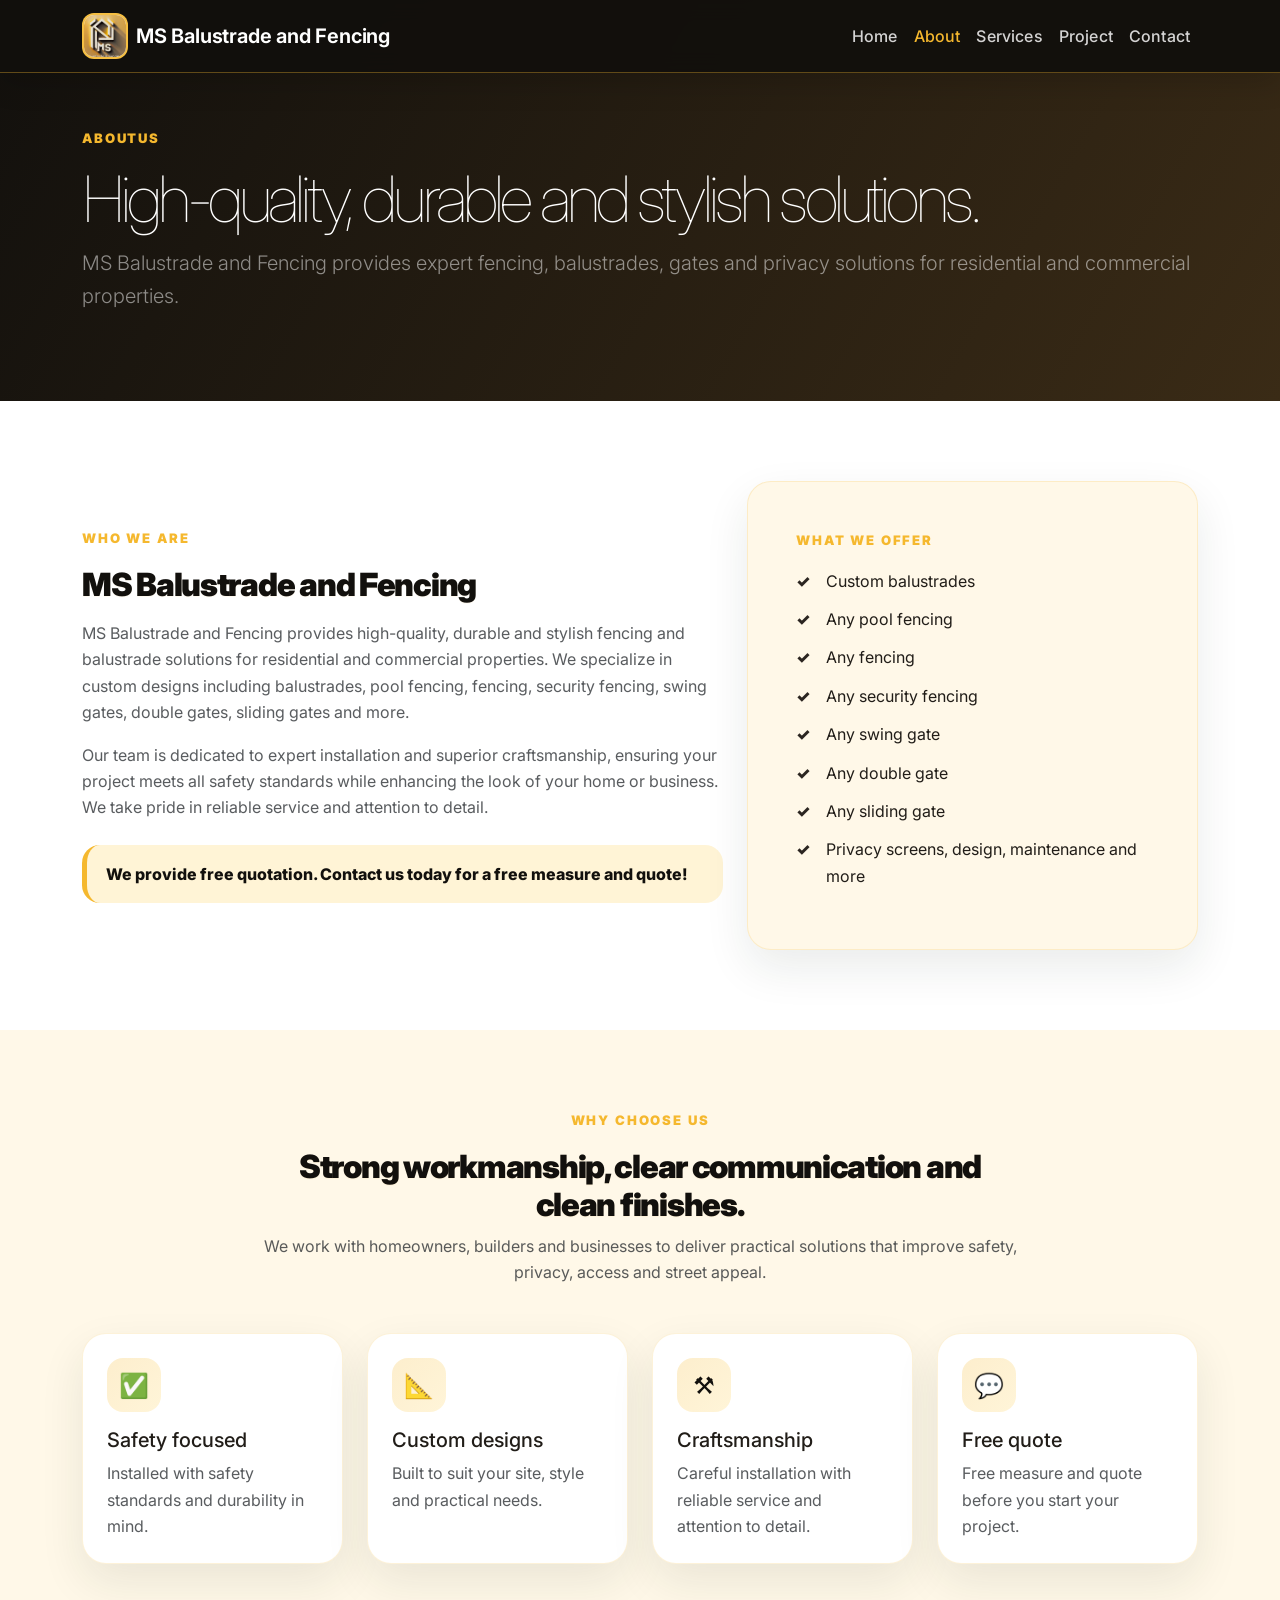
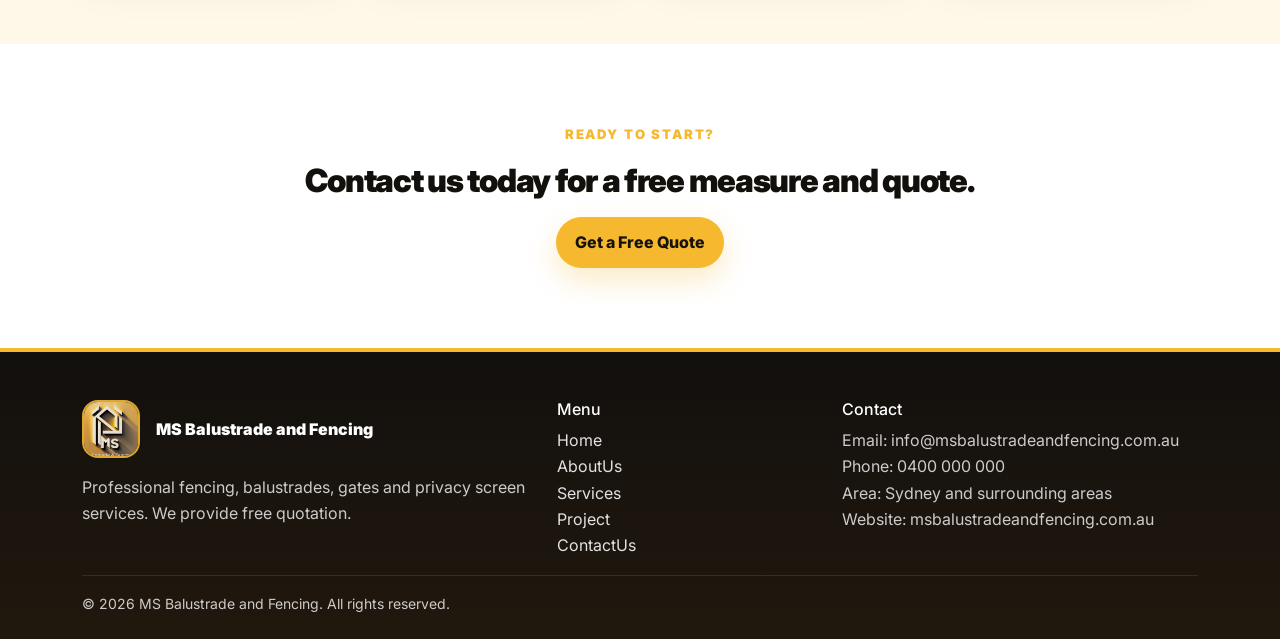
==== about.html @ 608bdf41 "Changes" ====
<!doctype html>
<html lang="en">
<head>
  <meta charset="utf-8">
  <meta name="viewport" content="width=device-width, initial-scale=1">
  <meta name="description" content="About MS Balustrade and Fencing - durable, stylish fencing, balustrades, gates, pool fencing and security fencing for homes and businesses.">
  <title>AboutUs | MS Balustrade and Fencing</title>
  <link href="https://cdn.jsdelivr.net/npm/bootstrap@5.3.3/dist/css/bootstrap.min.css" rel="stylesheet">
  <link rel="preconnect" href="https://fonts.googleapis.com">
  <link rel="preconnect" href="https://fonts.gstatic.com" crossorigin>
  <link href="https://fonts.googleapis.com/css2?family=Inter:wght@400;500;600;700;800&display=swap" rel="stylesheet">
  <link rel="canonical" href="https://msbalustradeandfencing.com.au/about.html">
  <link rel="stylesheet" href="style.css">
</head>
<body>
<nav class="navbar navbar-expand-lg navbar-dark fixed-top">
  <div class="container">
    <a class="navbar-brand d-flex align-items-center gap-2" href="index.html">
      <img src="assets/ms-logo.jpeg" alt="MS Balustrade and Fencing logo" class="brand-logo">
      <span>MS Balustrade and Fencing</span>
    </a>
    <button class="navbar-toggler" type="button" data-bs-toggle="collapse" data-bs-target="#mainNav" aria-controls="mainNav" aria-expanded="false" aria-label="Toggle navigation">
      <span class="navbar-toggler-icon"></span>
    </button>
    <div class="collapse navbar-collapse" id="mainNav">
      <ul class="navbar-nav ms-auto mb-2 mb-lg-0">
        <li class="nav-item"><a class="nav-link" href="index.html">Home</a></li>
        <li class="nav-item"><a class="nav-link active" href="about.html">About</a></li>
        <li class="nav-item"><a class="nav-link" href="services.html">Services</a></li>
        <li class="nav-item"><a class="nav-link" href="project.html">Project</a></li>
        <li class="nav-item"><a class="nav-link" href="contact.html">Contact</a></li>
      </ul>
    </div>
  </div>
</nav>
<header class="page-hero">
  <div class="container">
    <p class="kicker">AboutUs</p>
    <h1>High-quality, durable and stylish solutions.</h1>
    <p class="lead mt-3 text-white-50">MS Balustrade and Fencing provides expert fencing, balustrades, gates and privacy solutions for residential and commercial properties.</p>
  </div>
</header>

<section class="section-padding">
  <div class="container">
    <div class="row g-4 align-items-center">
      <div class="col-lg-7">
        <p class="kicker">Who we are</p>
        <h2 class="section-title mb-3">MS Balustrade and Fencing</h2>
        <p class="text-muted">MS Balustrade and Fencing provides high-quality, durable and stylish fencing and balustrade solutions for residential and commercial properties. We specialize in custom designs including balustrades, pool fencing, fencing, security fencing, swing gates, double gates, sliding gates and more.</p>
        <p class="text-muted">Our team is dedicated to expert installation and superior craftsmanship, ensuring your project meets all safety standards while enhancing the look of your home or business. We take pride in reliable service and attention to detail.</p>
        <div class="quote-highlight mt-4">We provide free quotation. Contact us today for a free measure and quote!</div>
      </div>
      <div class="col-lg-5">
        <div class="contact-card p-4 p-md-5 bg-soft">
          <p class="kicker">What we offer</p>
          <ul class="check-list mt-3 mb-0">
            <li>Custom balustrades</li>
            <li>Any pool fencing</li>
            <li>Any fencing</li>
            <li>Any security fencing</li>
            <li>Any swing gate</li>
            <li>Any double gate</li>
            <li>Any sliding gate</li>
            <li>Privacy screens, design, maintenance and more</li>
          </ul>
        </div>
      </div>
    </div>
  </div>
</section>

<section class="section-padding bg-soft">
  <div class="container">
    <div class="text-center mx-auto mb-5" style="max-width: 760px;">
      <p class="kicker">Why choose us</p>
      <h2 class="section-title">Strong workmanship, clear communication and clean finishes.</h2>
      <p class="text-muted">We work with homeowners, builders and businesses to deliver practical solutions that improve safety, privacy, access and street appeal.</p>
    </div>
    <div class="row g-4">
      <div class="col-md-6 col-lg-3"><div class="feature-card p-4 bg-white"><div class="icon mb-3">✅</div><h5>Safety focused</h5><p class="text-muted mb-0">Installed with safety standards and durability in mind.</p></div></div>
      <div class="col-md-6 col-lg-3"><div class="feature-card p-4 bg-white"><div class="icon mb-3">📐</div><h5>Custom designs</h5><p class="text-muted mb-0">Built to suit your site, style and practical needs.</p></div></div>
      <div class="col-md-6 col-lg-3"><div class="feature-card p-4 bg-white"><div class="icon mb-3">⚒</div><h5>Craftsmanship</h5><p class="text-muted mb-0">Careful installation with reliable service and attention to detail.</p></div></div>
      <div class="col-md-6 col-lg-3"><div class="feature-card p-4 bg-white"><div class="icon mb-3">💬</div><h5>Free quote</h5><p class="text-muted mb-0">Free measure and quote before you start your project.</p></div></div>
    </div>
  </div>
</section>

<section class="section-padding text-center">
  <div class="container">
    <p class="kicker">Ready to start?</p>
    <h2 class="section-title mb-3">Contact us today for a free measure and quote.</h2>
    <a href="contact.html" class="btn btn-brand">Get a Free Quote</a>
  </div>
</section>
<footer>
  <div class="container">
    <div class="row gy-4">
      <div class="col-md-5">
        <div class="d-flex align-items-center gap-3 mb-3">
          <img src="assets/ms-logo.jpeg" alt="MS Balustrade and Fencing logo" class="footer-logo">
          <div class="footer-brand">MS Balustrade and Fencing</div>
        </div>
        <p>Professional fencing, balustrades, gates and privacy screen services. We provide free quotation.</p>
      </div>
      <div class="col-md-3"><h6 class="text-white">Menu</h6><a href="index.html">Home</a><br><a href="about.html">AboutUs</a><br><a href="services.html">Services</a><br><a href="project.html">Project</a><br><a href="contact.html">ContactUs</a></div>
      <div class="col-md-4"><h6 class="text-white">Contact</h6><p>Email: info@msbalustradeandfencing.com.au<br>Phone: 0400 000 000<br>Area: Sydney and surrounding areas<br>Website: msbalustradeandfencing.com.au</p></div>
    </div>
    <hr class="border-secondary"><p class="mb-0 small">© <span data-year></span> MS Balustrade and Fencing. All rights reserved.</p>
  </div>
</footer>

<button type="button" class="back-to-top" id="backToTopBtn" aria-label="Back to top">
  <span aria-hidden="true">↑</span> Top
</button>
<script src="https://cdn.jsdelivr.net/npm/bootstrap@5.3.3/dist/js/bootstrap.bundle.min.js"></script>
<script src="script.js"></script>
</body>
</html>
---- style.css ----
:root {
  --brand: #2b2520;
  --brand-dark: #12100d;
  --accent: #f5b82e;
  --accent-dark: #c98a12;
  --gold-soft: #fff4d6;
  --ink: #211d18;
  --muted: #746a5d;
  --light: #fff8e8;
}

* { box-sizing: border-box; }

body {
  font-family: 'Inter', system-ui, -apple-system, BlinkMacSystemFont, 'Segoe UI', sans-serif;
  color: var(--ink);
  line-height: 1.65;
  background: #fff;
}

.navbar {
  background: rgba(18, 16, 13, 0.97);
  backdrop-filter: blur(10px);
  box-shadow: 0 10px 30px rgba(0, 0, 0, 0.16);
  border-bottom: 1px solid rgba(245, 184, 46, 0.35);
}

.navbar-brand {
  font-weight: 650;
  letter-spacing: -0.01em;
}

.navbar-brand span {
  font-weight: 650;
  line-height: 1.15;
}

.nav-link {
  color: rgba(255, 255, 255, 0.82) !important;
  font-weight: 500;
  letter-spacing: .01em;
}

.nav-link:hover,
.nav-link.active { color: #fff !important; }

.btn-brand {
  background: var(--accent);
  border: 0;
  color: #17120c;
  font-weight: 800;
  padding: 0.85rem 1.2rem;
  border-radius: 999px;
}

.btn-brand:hover {
  background: var(--accent-dark);
  color: #111;
}

.btn-outline-brand {
  border: 2px solid var(--accent);
  color: var(--brand-dark);
  font-weight: 800;
  padding: 0.75rem 1.1rem;
  border-radius: 999px;
}

.btn-outline-brand:hover {
  background: var(--accent);
  color: var(--brand-dark);
}

.hero {
    position: relative;
    min-height: 88vh;
    display: flex;
    align-items: center;
    background: linear-gradient(120deg, rgba(18, 16, 13, 0.94), rgba(54, 42, 25, 0.78)), url('assets/photos/full/home-front-slat-fencing.webp');
    background-size: 110%;
    background-position: center;
    background-repeat: no-repeat;
    color: #fff;
    padding: 8rem 0 5rem;
}

.hero .container {
  position: relative;
  z-index: 3;
}

.hero h1,
.page-hero h1 {
  font-size: clamp(2.4rem, 5vw, 5rem);
  font-weight: lighter;
  line-height: 1.02;
  letter-spacing: -0.06em;
}

.hero p { font-size: 1.15rem; max-width: 690px; color: rgba(255,255,255,.88); }

.hero-card {
  border-radius: 28px;
  background: rgba(255, 255, 255, 0.12);
  border: 1px solid rgba(255, 255, 255, 0.18);
  box-shadow: 0 25px 80px rgba(0, 0, 0, 0.25);
  padding: 2rem;
}

.hero-stat {
  border-left: 3px solid var(--accent);
  padding-left: 1rem;
  margin-bottom: 1rem;
}

.section-padding { padding: 5rem 0; }
.bg-soft { background: var(--light); }

.section-title {
  font-weight: 900;
  letter-spacing: -0.04em;
  color: var(--brand-dark);
}

.kicker {
  color: var(--accent);
  text-transform: uppercase;
  font-size: .82rem;
  letter-spacing: .14em;
  font-weight: 900;
}

.service-card,
.project-card,
.contact-card,
.feature-card {
  border: 0;
  border-radius: 24px;
  overflow: hidden;
  box-shadow: 0 18px 45px rgba(27, 42, 38, 0.09);
  height: 100%;
}

.service-card .icon,
.feature-card .icon {
  width: 54px;
  height: 54px;
  display: inline-grid;
  place-items: center;
  border-radius: 16px;
  background: linear-gradient(135deg, rgba(245, 184, 46, 0.24), rgba(255, 244, 214, 0.95));
  color: var(--brand-dark);
  font-size: 1.5rem;
}

.project-img {
  height: 240px;
  object-fit: cover;
}

.check-list {
  padding: 0;
  list-style: none;
}

.check-list li {
  margin-bottom: .75rem;
  padding-left: 1.9rem;
  position: relative;
}

.check-list li::before {
  content: '✓';
  position: absolute;
  left: 0;
  color: var(--brand);
  font-weight: 900;
}

.page-hero {
  padding: 8rem 0 4.5rem;
  background: linear-gradient(120deg, var(--brand-dark), #3a2b16);
  color: #fff;
}

.form-control,
.form-select {
  border-radius: 14px;
  padding: .9rem 1rem;
  border: 1px solid #ead8aa;
}

.form-control:focus,
.form-select:focus {
  border-color: var(--brand);
  box-shadow: 0 0 0 .25rem rgba(245, 184, 46, .22);
}

footer {
  background: linear-gradient(180deg, var(--brand-dark), #21180d);
  color: rgba(255,255,255,.78);
  padding: 3rem 0 1.5rem;
}

footer a { color: rgba(255,255,255,.88); text-decoration: none; }
footer a:hover { color: #fff; }

.footer-brand { font-weight: 900; color: #fff; }

@media (max-width: 991px) {
  .hero { min-height: auto; padding-top: 7rem; }
  .hero-card { margin-top: 2rem; }
}


.brand-logo {
  width: 46px;
  height: 46px;
  border-radius: 12px;
  object-fit: cover;
  border: 2px solid rgba(255, 255, 255, 0.28);
  background: #fff;
}

.footer-logo {
  width: 58px;
  height: 58px;
  border-radius: 16px;
  object-fit: cover;
  border: 2px solid rgba(255, 255, 255, 0.2);
}

.photo-card {
  position: relative;
  overflow: hidden;
  border-radius: 24px;
  box-shadow: 0 18px 45px rgba(27, 42, 38, 0.09);
  background: #fff;
  height: 100%;
}

.photo-card > img:not(.photo-logo-overlay) {
  width: 100%;
  height: 260px;
  object-fit: cover;
  display: block;
  transition: transform .35s ease;
}

.photo-card:hover > img:not(.photo-logo-overlay) { transform: scale(1.04); }

.photo-logo-overlay {
  position: absolute;
  top: .85rem;
  left: .85rem;
  width: 52px;
  height: 52px;
  object-fit: cover;
  border-radius: 12px;
  border: 2px solid rgba(255, 255, 255, 0.92);
  background: #fff;
  box-shadow: 0 10px 24px rgba(0, 0, 0, 0.28);
  z-index: 2;
  pointer-events: none;
}

.photo-caption {
  position: absolute;
  left: 1rem;
  bottom: 1rem;
  background: rgba(18, 16, 13, 0.88);
  color: #fff;
  font-weight: 800;
  border-radius: 999px;
  padding: .45rem .9rem;
  box-shadow: 0 10px 25px rgba(0,0,0,.18);
}

@media (max-width: 575px) {
  .navbar-brand span { font-size: .95rem; }
  .brand-logo { width: 40px; height: 40px; }
  .photo-card > img:not(.photo-logo-overlay) { height: 220px; }
}

.gallery-grid .gallery-item[hidden] { display: none !important; }

.gallery-link {
  display: block;
  color: inherit;
  text-decoration: none;
  cursor: zoom-in;
}

.photo-caption {
  max-width: calc(100% - 2rem);
  border-radius: 18px;
  line-height: 1.25;
}

.photo-caption span {
  display: block;
  color: var(--accent);
  font-size: .7rem;
  text-transform: uppercase;
  letter-spacing: .08em;
}

.gallery-filters .btn {
  padding: .55rem .9rem;
  font-size: .9rem;
}

.gallery-filters .btn.active {
  background: var(--accent);
  color: var(--brand-dark);
}

.gallery-modal img {
  max-height: 82vh;
  object-fit: contain;
  background: #111;
}


/* MS logo inspired theme polish */
.nav-link:hover,
.nav-link.active {
  color: var(--accent) !important;
}

.btn-brand {
  box-shadow: 0 12px 28px rgba(245, 184, 46, 0.28);
}

.btn-outline-brand:hover,
.gallery-filters .btn.active {
  border-color: var(--accent);
  box-shadow: 0 10px 24px rgba(245, 184, 46, 0.18);
}

.hero-card {
  background: rgba(18, 16, 13, 0.42);
  border-color: rgba(245, 184, 46, 0.24);
}

.section-title {
  text-shadow: 0 1px 0 rgba(245, 184, 46, 0.08);
}

.service-card,
.project-card,
.contact-card,
.feature-card,
.photo-card {
  border: 1px solid rgba(245, 184, 46, 0.18);
}

.brand-logo,
.footer-logo,
.photo-logo-overlay {
  border-color: rgba(245, 184, 46, 0.9);
}

.photo-caption {
  border: 1px solid rgba(245, 184, 46, 0.35);
}

footer {
  border-top: 4px solid var(--accent);
}


/* Gallery modal title now appears inside the popup, above the enlarged image */
.gallery-modal-content {
  position: relative;
  background: #111;
  border-radius: 24px;
  box-shadow: 0 24px 80px rgba(0, 0, 0, 0.45);
}

.gallery-modal-close {
  position: absolute;
  top: 14px;
  right: 14px;
  z-index: 5;
}

.gallery-modal-title {
  color: #fff;
  background: linear-gradient(90deg, rgba(18, 16, 13, 0.98), rgba(58, 43, 22, 0.96));
  border-bottom: 2px solid var(--accent);
  font-weight: 700;
  text-align: center;
  padding: 1rem 3.5rem 1rem 1.25rem;
  min-height: 3.5rem;
}

.gallery-modal-img {
  width: 100%;
  max-height: 78vh;
  object-fit: contain;
  background: #111;
}

.quote-highlight {
  border-left: 5px solid var(--accent);
  background: var(--gold-soft);
  color: var(--brand-dark);
  border-radius: 18px;
  padding: 1rem 1.2rem;
  font-weight: 800;
}

.nav-cta-secondary {
  font-weight: 600 !important;
}


/* Static customer reviews slider */
.reviews-section {
  background: linear-gradient(180deg, #fff, var(--light));
  overflow: hidden;
}

.review-controls {
  display: inline-flex;
  align-items: center;
  gap: .75rem;
}

.review-arrow {
  width: 46px;
  height: 46px;
  border-radius: 50%;
  border: 2px solid var(--accent);
  background: #fff;
  color: var(--brand-dark);
  font-size: 2rem;
  line-height: 1;
  font-weight: 700;
  display: inline-grid;
  place-items: center;
  box-shadow: 0 10px 24px rgba(245, 184, 46, 0.16);
}

.review-arrow:hover {
  background: var(--accent);
  color: var(--brand-dark);
}

.reviews-carousel {
  width: 100%;
  overflow-x: auto;
  overflow-y: hidden;
  position: relative;
  scroll-behavior: smooth;
  scrollbar-width: none;
  -ms-overflow-style: none;
  padding: .75rem 0 1.25rem;
}

.reviews-carousel::-webkit-scrollbar {
  display: none;
}

.reviews-carousel::before,
.reviews-carousel::after {
  content: '';
  position: absolute;
  top: 0;
  width: 70px;
  height: 100%;
  z-index: 2;
  pointer-events: none;
}

.reviews-carousel::before {
  left: 0;
  
}

.reviews-carousel::after {
  right: 0;
  
}

.reviews-track {
  display: flex;
  gap: 1.25rem;
  width: max-content;
}

.review-card {
  flex: 0 0 360px;
  min-height: 250px;
  background: #fff;
  border: 1px solid rgba(245, 184, 46, 0.22);
  border-radius: 24px;
  padding: 1.35rem;
  box-shadow: 0 18px 45px rgba(27, 42, 38, 0.09);
}

.review-top {
  display: flex;
  align-items: center;
  justify-content: space-between;
  gap: .75rem;
  margin-bottom: .9rem;
}

.stars {
  color: var(--accent-dark);
  letter-spacing: .08em;
  font-weight: 900;
}

.review-pill {
  font-size: .78rem;
  font-weight: 800;
  border-radius: 999px;
  padding: .25rem .65rem;
  background: var(--gold-soft);
  color: var(--brand-dark);
  border: 1px solid rgba(245, 184, 46, 0.35);
  white-space: nowrap;
}

.review-card h5 {
  font-weight: 800;
  margin-bottom: .5rem;
  color: var(--brand-dark);
}

.review-card p {
  color: var(--muted);
  margin-bottom: .85rem;
}

.review-author {
  font-weight: 800;
  color: var(--brand-dark);
}

.review-service {
  color: var(--muted);
  font-size: .9rem;
  margin-top: .15rem;
}

@media (max-width: 575px) {
  .review-card { flex-basis: 290px; }
  .review-controls { width: 100%; justify-content: flex-start; }
}

@media (prefers-reduced-motion: reduce) {
  .reviews-carousel { scroll-behavior: auto; }
}



/* Scroll-to-top button */
.back-to-top {
  position: fixed;
  right: 1.25rem;
  bottom: 1.25rem;
  z-index: 1050;
  display: inline-flex;
  align-items: center;
  gap: .35rem;
  border: 0;
  border-radius: 999px;
  background: var(--accent);
  color: var(--brand-dark);
  font-weight: 800;
  padding: .75rem 1rem;
  box-shadow: 0 16px 34px rgba(0, 0, 0, .22);
  opacity: 0;
  visibility: hidden;
  transform: translateY(12px);
  transition: opacity .25s ease, transform .25s ease, visibility .25s ease, background .25s ease;
}

.back-to-top.show {
  opacity: 1;
  visibility: visible;
  transform: translateY(0);
}

.back-to-top:hover {
  background: var(--accent-dark);
}

.back-to-top span {
  font-size: 1.1rem;
  line-height: 1;
}

.project-filter-description {
  max-width: 920px;
  margin-left: auto;
  margin-right: auto;
  padding: 1.2rem 1.35rem;
  border-radius: 22px;
  background: var(--light);
  border: 1px solid rgba(245, 184, 46, 0.28);
  box-shadow: 0 16px 36px rgba(27, 42, 38, 0.07);
  text-align: center;
}

.project-filter-description h2 {
  font-size: clamp(1.25rem, 2vw, 1.65rem);
  font-weight: 800;
  letter-spacing: -0.03em;
  color: var(--brand-dark);
  margin-bottom: .35rem;
}

.project-filter-description p {
  margin-bottom: 0;
  color: var(--muted);
}

@media (max-width: 575px) {
  .back-to-top {
    right: .85rem;
    bottom: .85rem;
    padding: .65rem .85rem;
    font-size: .9rem;
  }

  .project-filter-description {
    text-align: left;
  }
}
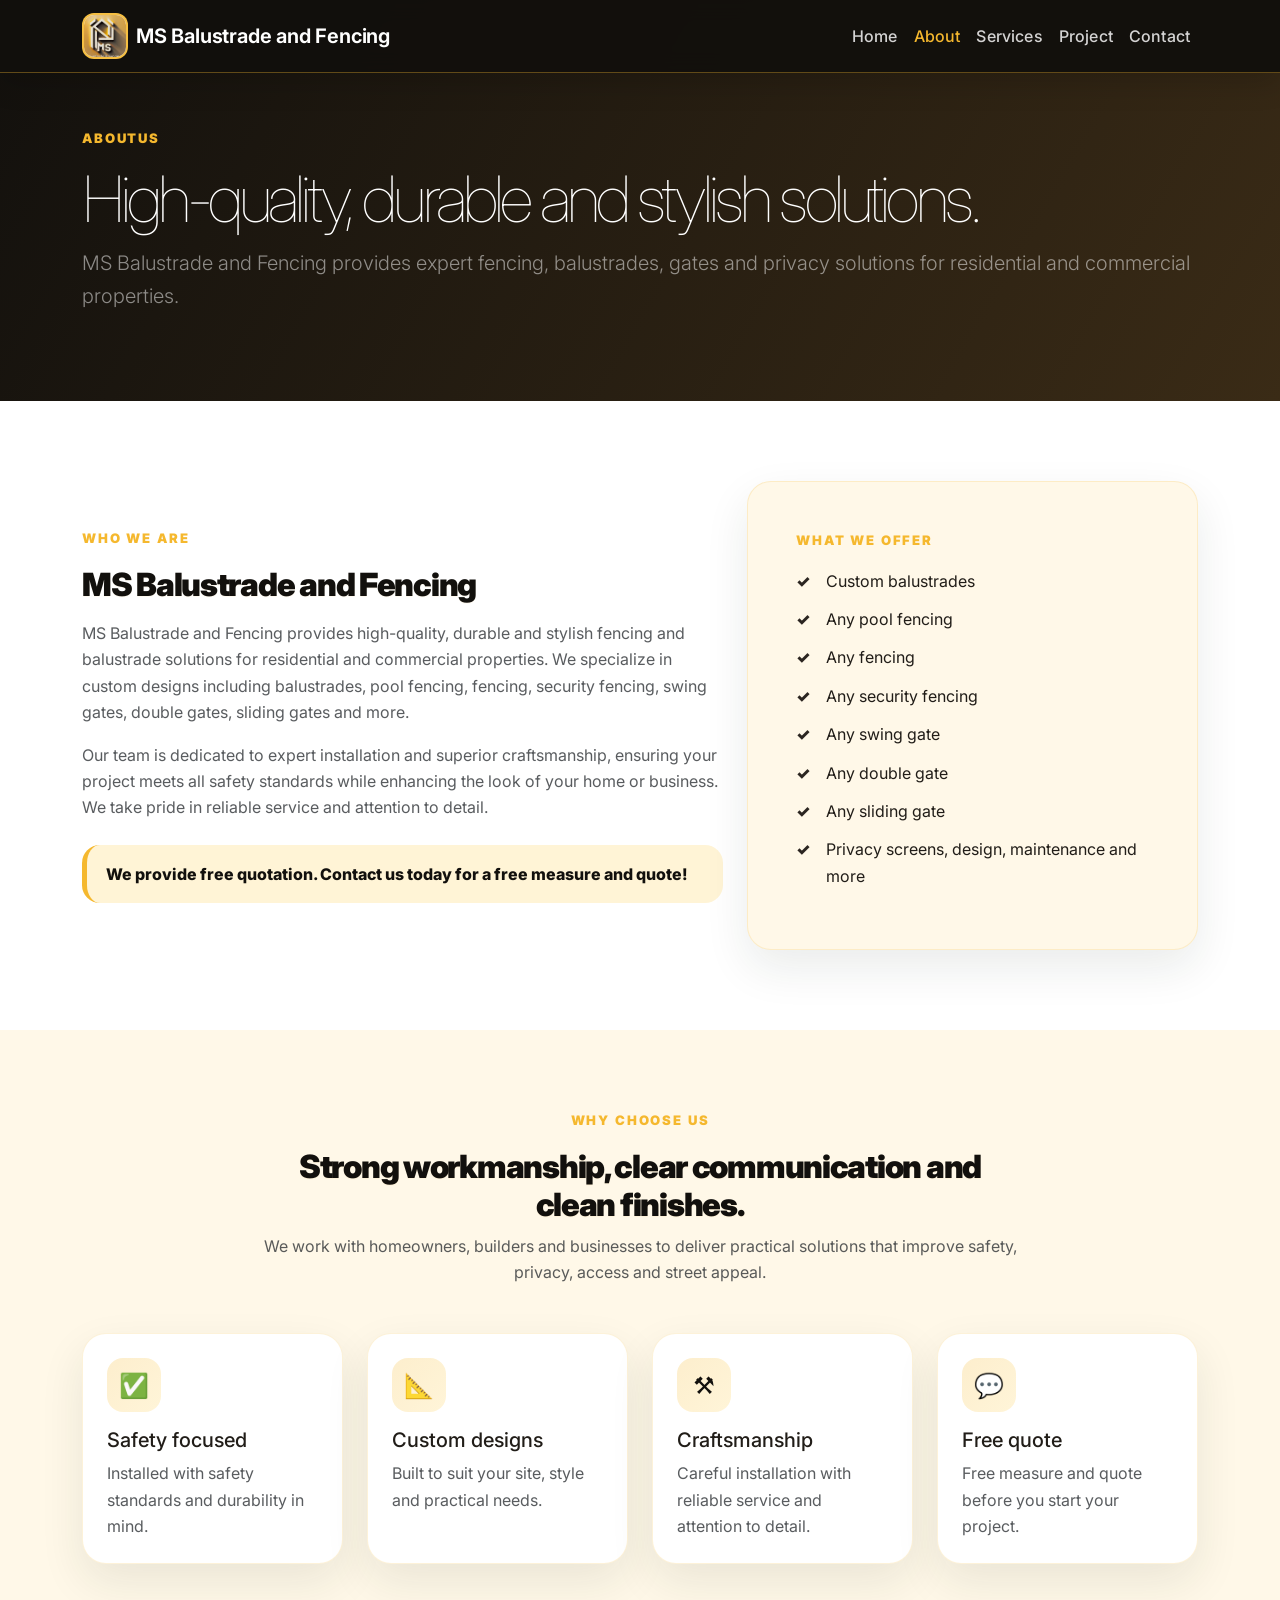
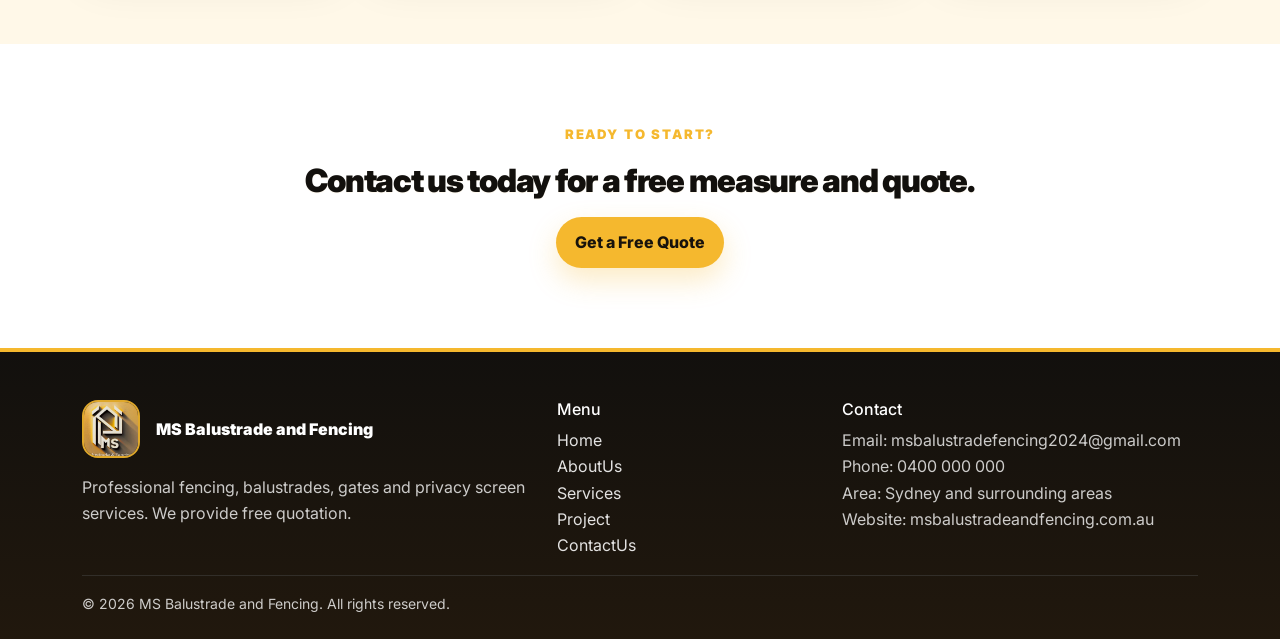
==== commit 3063a949: "fixed" ====
--- a/about.html
+++ b/about.html
@@ -103,10 +103,21 @@
         </div>
         <p>Professional fencing, balustrades, gates and privacy screen services. We provide free quotation.</p>
       </div>
-      <div class="col-md-3"><h6 class="text-white">Menu</h6><a href="index.html">Home</a><br><a href="about.html">AboutUs</a><br><a href="services.html">Services</a><br><a href="project.html">Project</a><br><a href="contact.html">ContactUs</a></div>
-      <div class="col-md-4"><h6 class="text-white">Contact</h6><p>Email: info@msbalustradeandfencing.com.au<br>Phone: 0400 000 000<br>Area: Sydney and surrounding areas<br>Website: msbalustradeandfencing.com.au</p></div>
+      <div class="col-md-3">
+        <h6 class="text-white">Menu</h6>
+        <a href="index.html">Home</a><br>
+        <a href="about.html">AboutUs</a><br>
+        <a href="services.html">Services</a><br>
+        <a href="project.html">Project</a><br>
+        <a href="contact.html">ContactUs</a>
+      </div>
+      <div class="col-md-4">
+        <h6 class="text-white">Contact</h6>
+        <p>Email: msbalustradefencing2024@gmail.com<br>Phone: 0400 000 000<br>Area: Sydney and surrounding areas<br>Website: msbalustradeandfencing.com.au</p>
+      </div>
     </div>
-    <hr class="border-secondary"><p class="mb-0 small">© <span data-year></span> MS Balustrade and Fencing. All rights reserved.</p>
+    <hr class="border-secondary">
+    <p class="mb-0 small">© <span data-year></span> MS Balustrade and Fencing. All rights reserved.</p>
   </div>
 </footer>
 
--- a/style.css
+++ b/style.css
@@ -542,9 +542,10 @@
 }
 
 .review-service {
-  color: var(--muted);
-  font-size: .9rem;
-  margin-top: .15rem;
+    color: #bb8339;
+    font-size: 1.2rem;
+    font-weight: bolder;
+    margin-top: .15rem;
 }
 
 @media (max-width: 575px) {
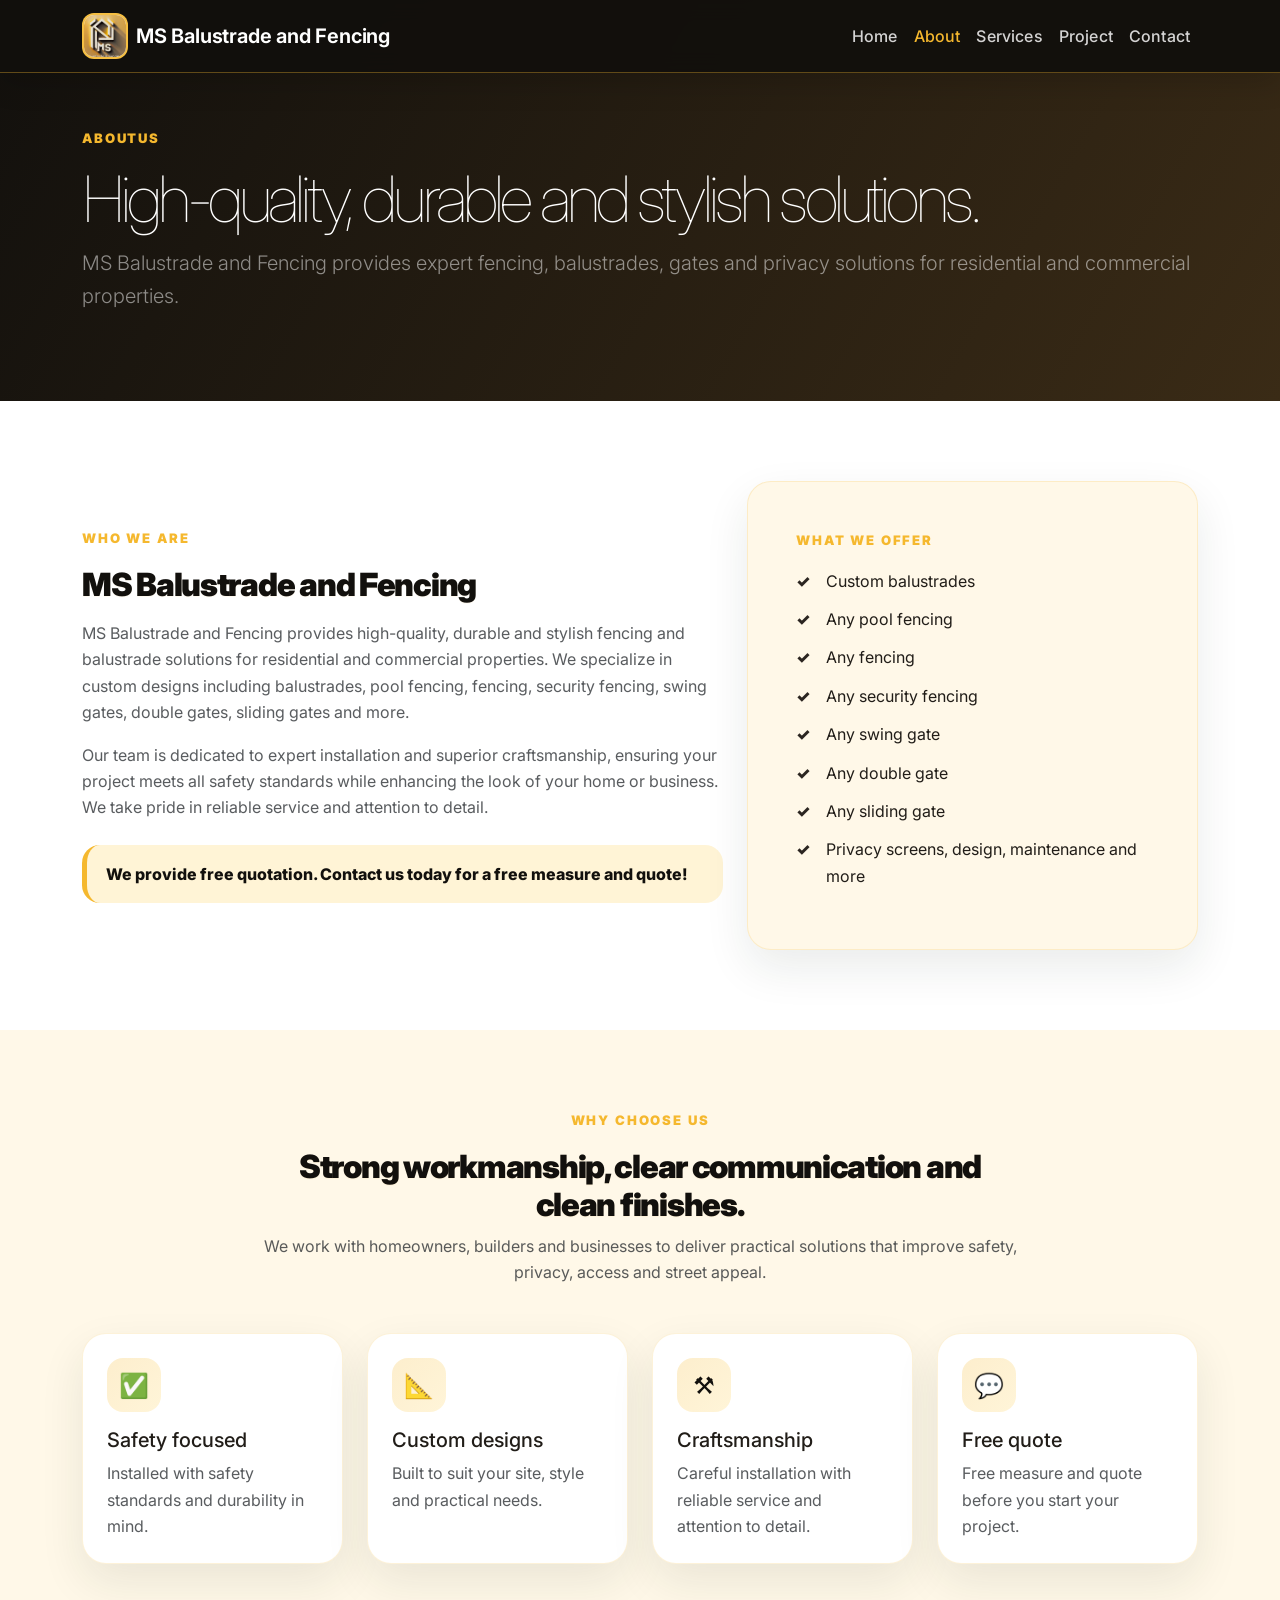
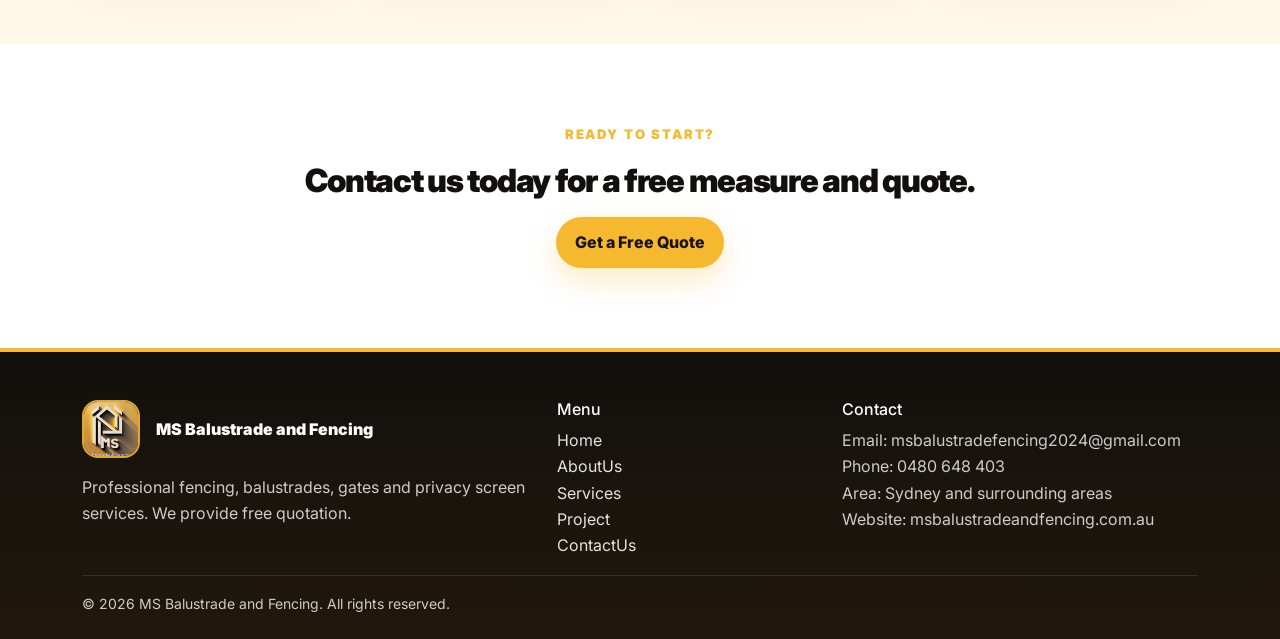
==== commit 90411c04: "fixed contact number" ====
--- a/about.html
+++ b/about.html
@@ -113,7 +113,7 @@
       </div>
       <div class="col-md-4">
         <h6 class="text-white">Contact</h6>
-        <p>Email: msbalustradefencing2024@gmail.com<br>Phone: 0400 000 000<br>Area: Sydney and surrounding areas<br>Website: msbalustradeandfencing.com.au</p>
+        <p>Email: msbalustradefencing2024@gmail.com<br>Phone: 0480 648 403<br>Area: Sydney and surrounding areas<br>Website: msbalustradeandfencing.com.au</p>
       </div>
     </div>
     <hr class="border-secondary">
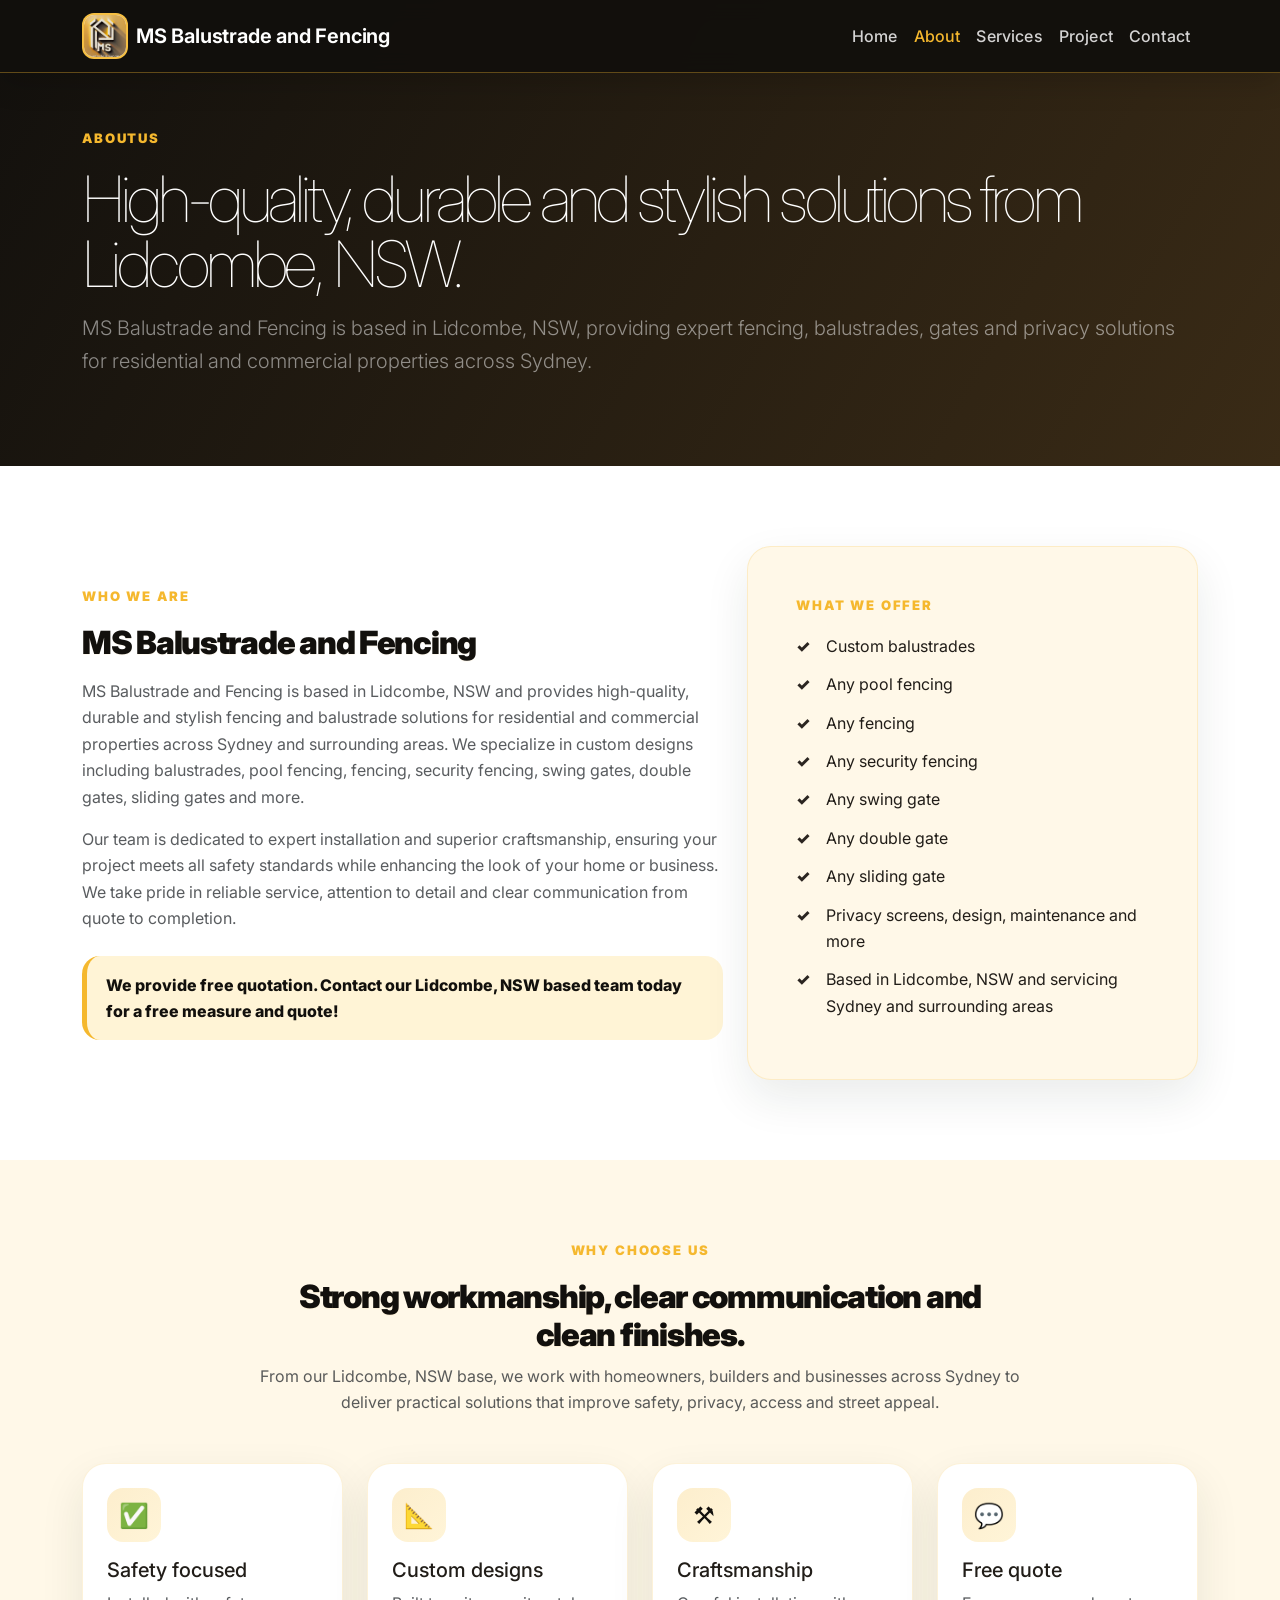
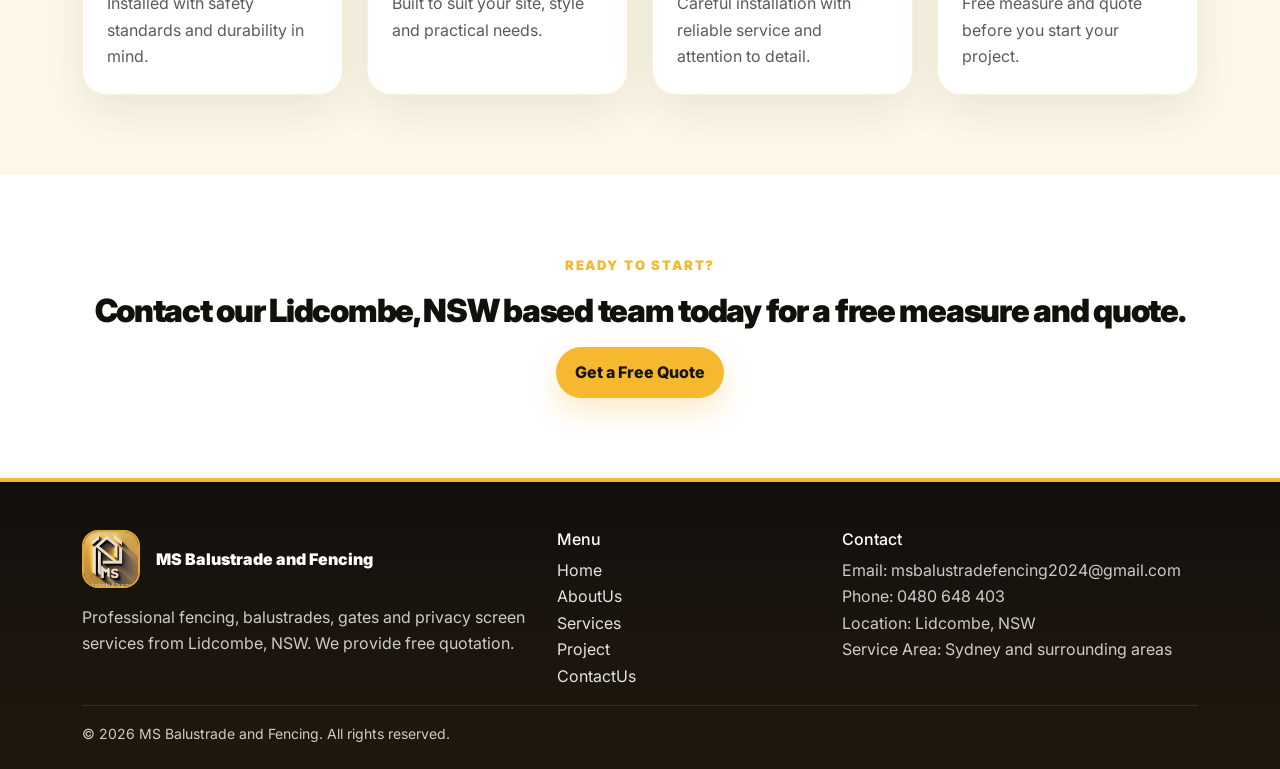
==== commit fd2da17b: "Updated location name" ====
--- a/about.html
+++ b/about.html
@@ -1,130 +1,159 @@
 <!doctype html>
 <html lang="en">
 <head>
-  <meta charset="utf-8">
-  <meta name="viewport" content="width=device-width, initial-scale=1">
-  <meta name="description" content="About MS Balustrade and Fencing - durable, stylish fencing, balustrades, gates, pool fencing and security fencing for homes and businesses.">
-  <title>AboutUs | MS Balustrade and Fencing</title>
-  <link href="https://cdn.jsdelivr.net/npm/bootstrap@5.3.3/dist/css/bootstrap.min.css" rel="stylesheet">
-  <link rel="preconnect" href="https://fonts.googleapis.com">
-  <link rel="preconnect" href="https://fonts.gstatic.com" crossorigin>
-  <link href="https://fonts.googleapis.com/css2?family=Inter:wght@400;500;600;700;800&display=swap" rel="stylesheet">
-  <link rel="canonical" href="https://msbalustradeandfencing.com.au/about.html">
-  <link rel="stylesheet" href="style.css">
+    <meta charset="utf-8">
+    <meta name="viewport" content="width=device-width, initial-scale=1">
+    <meta name="description" content="About MS Balustrade and Fencing - based in Lidcombe, NSW, providing durable, stylish fencing, balustrades, gates, pool fencing and security fencing for homes and businesses across Sydney.">
+    <title>AboutUs | MS Balustrade and Fencing</title>
+    <link href="https://cdn.jsdelivr.net/npm/bootstrap@5.3.3/dist/css/bootstrap.min.css" rel="stylesheet">
+    <link rel="preconnect" href="https://fonts.googleapis.com">
+    <link rel="preconnect" href="https://fonts.gstatic.com" crossorigin>
+    <link href="https://fonts.googleapis.com/css2?family=Inter:wght@400;500;600;700;800&display=swap" rel="stylesheet">
+    <link rel="canonical" href="https://msbalustradeandfencing.com.au/about.html">
+    <link rel="stylesheet" href="style.css">
 </head>
 <body>
-<nav class="navbar navbar-expand-lg navbar-dark fixed-top">
-  <div class="container">
-    <a class="navbar-brand d-flex align-items-center gap-2" href="index.html">
-      <img src="assets/ms-logo.jpeg" alt="MS Balustrade and Fencing logo" class="brand-logo">
-      <span>MS Balustrade and Fencing</span>
-    </a>
-    <button class="navbar-toggler" type="button" data-bs-toggle="collapse" data-bs-target="#mainNav" aria-controls="mainNav" aria-expanded="false" aria-label="Toggle navigation">
-      <span class="navbar-toggler-icon"></span>
+    <nav class="navbar navbar-expand-lg navbar-dark fixed-top">
+        <div class="container">
+            <a class="navbar-brand d-flex align-items-center gap-2" href="index.html">
+                <img src="assets/ms-logo.jpeg" alt="MS Balustrade and Fencing logo" class="brand-logo">
+                <span>MS Balustrade and Fencing</span>
+            </a>
+            <button class="navbar-toggler" type="button" data-bs-toggle="collapse" data-bs-target="#mainNav" aria-controls="mainNav" aria-expanded="false" aria-label="Toggle navigation">
+                <span class="navbar-toggler-icon"></span>
+            </button>
+            <div class="collapse navbar-collapse" id="mainNav">
+                <ul class="navbar-nav ms-auto mb-2 mb-lg-0">
+                    <li class="nav-item"><a class="nav-link" href="index.html">Home</a></li>
+                    <li class="nav-item"><a class="nav-link active" href="about.html">About</a></li>
+                    <li class="nav-item"><a class="nav-link" href="services.html">Services</a></li>
+                    <li class="nav-item"><a class="nav-link" href="project.html">Project</a></li>
+                    <li class="nav-item"><a class="nav-link" href="contact.html">Contact</a></li>
+                </ul>
+            </div>
+        </div>
+    </nav>
+    <header class="page-hero">
+        <div class="container">
+            <p class="kicker">AboutUs</p>
+            <h1>High-quality, durable and stylish solutions from Lidcombe, NSW.</h1>
+            <p class="lead mt-3 text-white-50">MS Balustrade and Fencing is based in Lidcombe, NSW, providing expert fencing, balustrades, gates and privacy solutions for residential and commercial properties across Sydney.</p>
+        </div>
+    </header>
+
+    <section class="section-padding">
+        <div class="container">
+            <div class="row g-4 align-items-center">
+                <div class="col-lg-7">
+                    <p class="kicker">Who we are</p>
+                    <h2 class="section-title mb-3">MS Balustrade and Fencing</h2>
+                    <p class="text-muted">MS Balustrade and Fencing is based in Lidcombe, NSW and provides high-quality, durable and stylish fencing and balustrade solutions for residential and commercial 
+                    properties across Sydney and surrounding areas. We specialize in custom designs including balustrades, pool fencing, fencing, security fencing, swing gates, double gates, sliding gates and more.
+                    </p>
+                    <p class="text-muted">Our team is dedicated to expert installation and superior craftsmanship, ensuring your project meets all safety standards while enhancing the look 
+                    of your home or business. We take pride in reliable service, attention to detail and clear communication from quote to completion.
+                    </p>
+                    <div class="quote-highlight mt-4">We provide free quotation. Contact our Lidcombe, NSW based team today for a free measure and quote!
+                    </div>
+                </div>
+                <div class="col-lg-5">
+                    <div class="contact-card p-4 p-md-5 bg-soft">
+                        <p class="kicker">What we offer</p>
+                        <ul class="check-list mt-3 mb-0">
+                            <li>Custom balustrades</li>
+                            <li>Any pool fencing</li>
+                            <li>Any fencing</li>
+                            <li>Any security fencing</li>
+                            <li>Any swing gate</li>
+                            <li>Any double gate</li>
+                            <li>Any sliding gate</li>
+                            <li>Privacy screens, design, maintenance and more</li>
+                            <li>Based in Lidcombe, NSW and servicing Sydney and surrounding areas</li>
+                        </ul>
+                    </div>
+                </div>
+            </div>
+        </div>
+    </section>
+
+    <section class="section-padding bg-soft">
+        <div class="container">
+            <div class="text-center mx-auto mb-5" style="max-width: 760px;">
+                <p class="kicker">Why choose us</p>
+                <h2 class="section-title">Strong workmanship, clear communication and clean finishes.</h2>
+                <p class="text-muted">From our Lidcombe, NSW base, we work with homeowners, builders and businesses across Sydney to deliver practical solutions that improve safety, privacy, access and street appeal.</p>
+            </div>
+            <div class="row g-4">
+                <div class="col-md-6 col-lg-3">
+                <div class="feature-card p-4 bg-white">
+                    <div class="icon mb-3">✅</div>
+                    <h5>Safety focused</h5>
+                    <p class="text-muted mb-0">Installed with safety standards and durability in mind.</p>
+                    </div>
+                </div>
+                <div class="col-md-6 col-lg-3">
+                <div class="feature-card p-4 bg-white">
+                    <div class="icon mb-3">📐</div>
+                    <h5>Custom designs</h5>
+                    <p class="text-muted mb-0">Built to suit your site, style and practical needs.</p>
+                </div>
+            </div>
+            <div class="col-md-6 col-lg-3">
+                <div class="feature-card p-4 bg-white">
+                    <div class="icon mb-3">⚒</div>
+                    <h5>Craftsmanship</h5>
+                    <p class="text-muted mb-0">Careful installation with reliable service and attention to detail.</p>
+                </div>
+            </div>
+            <div class="col-md-6 col-lg-3">
+                <div class="feature-card p-4 bg-white">
+                    <div class="icon mb-3">💬</div>
+                    <h5>Free quote</h5>
+                    <p class="text-muted mb-0">Free measure and quote before you start your project.</p>
+                </div>
+            </div>
+        </div>
+    </section>
+
+    <section class="section-padding text-center">
+        <div class="container">
+            <p class="kicker">Ready to start?</p>
+            <h2 class="section-title mb-3">Contact our Lidcombe, NSW based team today for a free measure and quote.</h2>
+            <a href="contact.html" class="btn btn-brand">Get a Free Quote</a>
+        </div>
+    </section>
+    <footer>
+        <div class="container">
+            <div class="row gy-4">
+                <div class="col-md-5">
+                    <div class="d-flex align-items-center gap-3 mb-3">
+                        <img src="assets/ms-logo.jpeg" alt="MS Balustrade and Fencing logo" class="footer-logo">
+                        <div class="footer-brand">MS Balustrade and Fencing</div>
+                    </div>
+                    <p>Professional fencing, balustrades, gates and privacy screen services from Lidcombe, NSW. We provide free quotation.</p>
+                </div>
+                <div class="col-md-3">
+                    <h6 class="text-white">Menu</h6>
+                    <a href="index.html">Home</a><br>
+                    <a href="about.html">AboutUs</a><br>
+                    <a href="services.html">Services</a><br>
+                    <a href="project.html">Project</a><br>
+                    <a href="contact.html">ContactUs</a>
+                </div>
+                <div class="col-md-4">
+                    <h6 class="text-white">Contact</h6>
+                    <p>Email: msbalustradefencing2024@gmail.com<br>Phone: 0480 648 403<br>Location: Lidcombe, NSW<br>Service Area: Sydney and surrounding areas</p>
+                </div>
+            </div>
+            <hr class="border-secondary">
+            <p class="mb-0 small">© <span data-year></span> MS Balustrade and Fencing. All rights reserved.</p>
+        </div>
+    </footer>
+
+    <button type="button" class="back-to-top" id="backToTopBtn" aria-label="Back to top">
+        <span aria-hidden="true">↑</span> Top
     </button>
-    <div class="collapse navbar-collapse" id="mainNav">
-      <ul class="navbar-nav ms-auto mb-2 mb-lg-0">
-        <li class="nav-item"><a class="nav-link" href="index.html">Home</a></li>
-        <li class="nav-item"><a class="nav-link active" href="about.html">About</a></li>
-        <li class="nav-item"><a class="nav-link" href="services.html">Services</a></li>
-        <li class="nav-item"><a class="nav-link" href="project.html">Project</a></li>
-        <li class="nav-item"><a class="nav-link" href="contact.html">Contact</a></li>
-      </ul>
-    </div>
-  </div>
-</nav>
-<header class="page-hero">
-  <div class="container">
-    <p class="kicker">AboutUs</p>
-    <h1>High-quality, durable and stylish solutions.</h1>
-    <p class="lead mt-3 text-white-50">MS Balustrade and Fencing provides expert fencing, balustrades, gates and privacy solutions for residential and commercial properties.</p>
-  </div>
-</header>
-
-<section class="section-padding">
-  <div class="container">
-    <div class="row g-4 align-items-center">
-      <div class="col-lg-7">
-        <p class="kicker">Who we are</p>
-        <h2 class="section-title mb-3">MS Balustrade and Fencing</h2>
-        <p class="text-muted">MS Balustrade and Fencing provides high-quality, durable and stylish fencing and balustrade solutions for residential and commercial properties. We specialize in custom designs including balustrades, pool fencing, fencing, security fencing, swing gates, double gates, sliding gates and more.</p>
-        <p class="text-muted">Our team is dedicated to expert installation and superior craftsmanship, ensuring your project meets all safety standards while enhancing the look of your home or business. We take pride in reliable service and attention to detail.</p>
-        <div class="quote-highlight mt-4">We provide free quotation. Contact us today for a free measure and quote!</div>
-      </div>
-      <div class="col-lg-5">
-        <div class="contact-card p-4 p-md-5 bg-soft">
-          <p class="kicker">What we offer</p>
-          <ul class="check-list mt-3 mb-0">
-            <li>Custom balustrades</li>
-            <li>Any pool fencing</li>
-            <li>Any fencing</li>
-            <li>Any security fencing</li>
-            <li>Any swing gate</li>
-            <li>Any double gate</li>
-            <li>Any sliding gate</li>
-            <li>Privacy screens, design, maintenance and more</li>
-          </ul>
-        </div>
-      </div>
-    </div>
-  </div>
-</section>
-
-<section class="section-padding bg-soft">
-  <div class="container">
-    <div class="text-center mx-auto mb-5" style="max-width: 760px;">
-      <p class="kicker">Why choose us</p>
-      <h2 class="section-title">Strong workmanship, clear communication and clean finishes.</h2>
-      <p class="text-muted">We work with homeowners, builders and businesses to deliver practical solutions that improve safety, privacy, access and street appeal.</p>
-    </div>
-    <div class="row g-4">
-      <div class="col-md-6 col-lg-3"><div class="feature-card p-4 bg-white"><div class="icon mb-3">✅</div><h5>Safety focused</h5><p class="text-muted mb-0">Installed with safety standards and durability in mind.</p></div></div>
-      <div class="col-md-6 col-lg-3"><div class="feature-card p-4 bg-white"><div class="icon mb-3">📐</div><h5>Custom designs</h5><p class="text-muted mb-0">Built to suit your site, style and practical needs.</p></div></div>
-      <div class="col-md-6 col-lg-3"><div class="feature-card p-4 bg-white"><div class="icon mb-3">⚒</div><h5>Craftsmanship</h5><p class="text-muted mb-0">Careful installation with reliable service and attention to detail.</p></div></div>
-      <div class="col-md-6 col-lg-3"><div class="feature-card p-4 bg-white"><div class="icon mb-3">💬</div><h5>Free quote</h5><p class="text-muted mb-0">Free measure and quote before you start your project.</p></div></div>
-    </div>
-  </div>
-</section>
-
-<section class="section-padding text-center">
-  <div class="container">
-    <p class="kicker">Ready to start?</p>
-    <h2 class="section-title mb-3">Contact us today for a free measure and quote.</h2>
-    <a href="contact.html" class="btn btn-brand">Get a Free Quote</a>
-  </div>
-</section>
-<footer>
-  <div class="container">
-    <div class="row gy-4">
-      <div class="col-md-5">
-        <div class="d-flex align-items-center gap-3 mb-3">
-          <img src="assets/ms-logo.jpeg" alt="MS Balustrade and Fencing logo" class="footer-logo">
-          <div class="footer-brand">MS Balustrade and Fencing</div>
-        </div>
-        <p>Professional fencing, balustrades, gates and privacy screen services. We provide free quotation.</p>
-      </div>
-      <div class="col-md-3">
-        <h6 class="text-white">Menu</h6>
-        <a href="index.html">Home</a><br>
-        <a href="about.html">AboutUs</a><br>
-        <a href="services.html">Services</a><br>
-        <a href="project.html">Project</a><br>
-        <a href="contact.html">ContactUs</a>
-      </div>
-      <div class="col-md-4">
-        <h6 class="text-white">Contact</h6>
-        <p>Email: msbalustradefencing2024@gmail.com<br>Phone: 0480 648 403<br>Area: Sydney and surrounding areas<br>Website: msbalustradeandfencing.com.au</p>
-      </div>
-    </div>
-    <hr class="border-secondary">
-    <p class="mb-0 small">© <span data-year></span> MS Balustrade and Fencing. All rights reserved.</p>
-  </div>
-</footer>
-
-<button type="button" class="back-to-top" id="backToTopBtn" aria-label="Back to top">
-  <span aria-hidden="true">↑</span> Top
-</button>
-<script src="https://cdn.jsdelivr.net/npm/bootstrap@5.3.3/dist/js/bootstrap.bundle.min.js"></script>
-<script src="script.js"></script>
+    <script src="https://cdn.jsdelivr.net/npm/bootstrap@5.3.3/dist/js/bootstrap.bundle.min.js"></script>
+    <script src="script.js"></script>
 </body>
 </html>
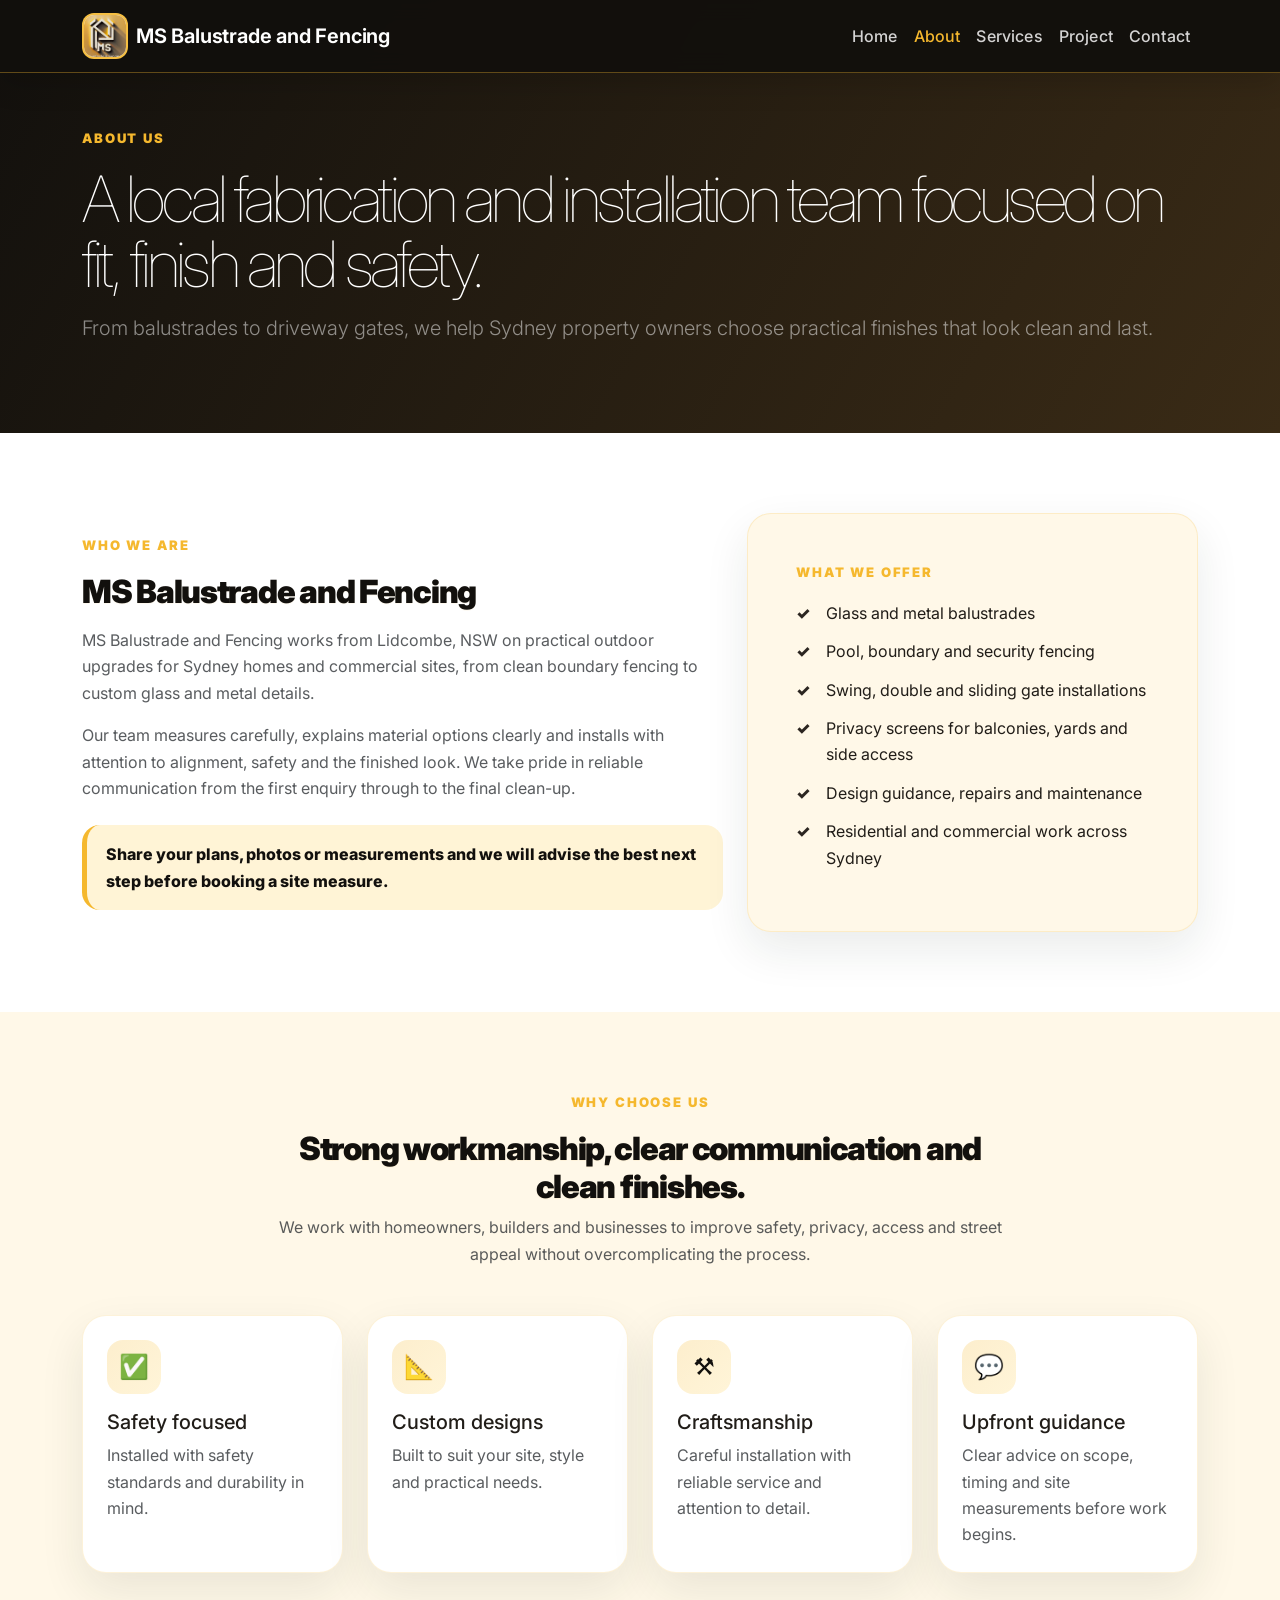
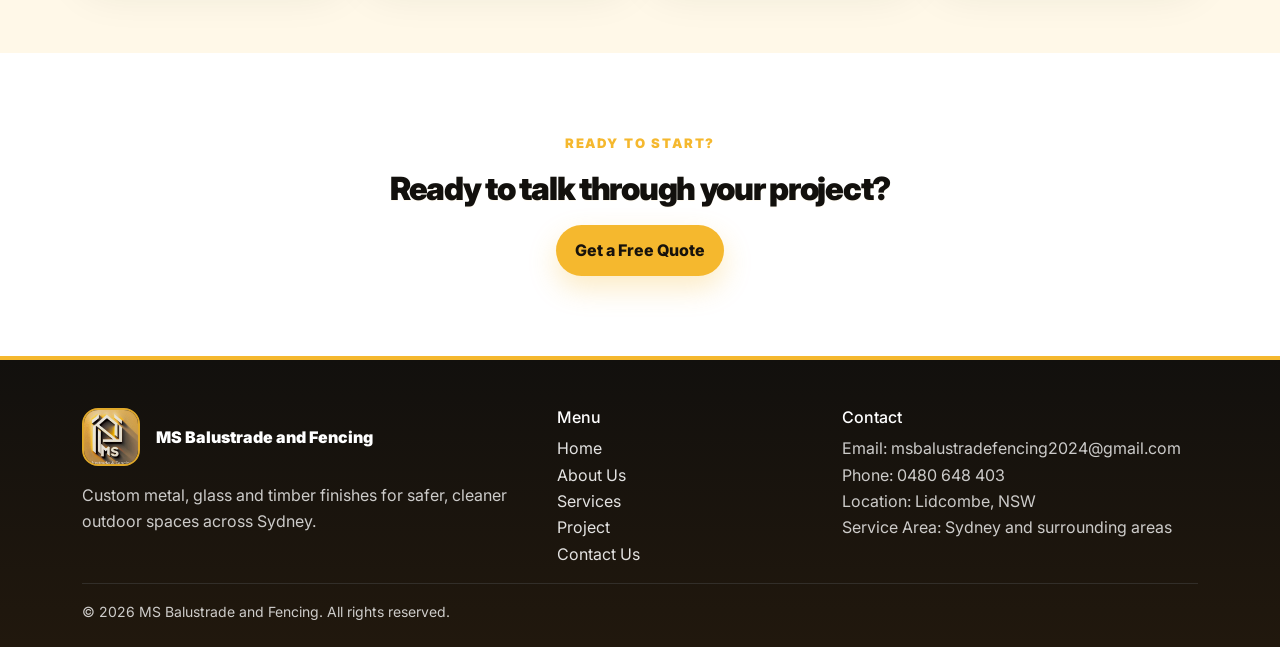
==== commit 131bf75b: "FIxed text" ====
--- a/about.html
+++ b/about.html
@@ -3,8 +3,8 @@
 <head>
     <meta charset="utf-8">
     <meta name="viewport" content="width=device-width, initial-scale=1">
-    <meta name="description" content="About MS Balustrade and Fencing - based in Lidcombe, NSW, providing durable, stylish fencing, balustrades, gates, pool fencing and security fencing for homes and businesses across Sydney.">
-    <title>AboutUs | MS Balustrade and Fencing</title>
+    <meta name="description" content="Learn about MS Balustrade and Fencing, a Lidcombe team delivering custom fencing, balustrades, gates and privacy screens for Sydney homes and businesses.">
+    <title>About Us | MS Balustrade and Fencing</title>
     <link href="https://cdn.jsdelivr.net/npm/bootstrap@5.3.3/dist/css/bootstrap.min.css" rel="stylesheet">
     <link rel="preconnect" href="https://fonts.googleapis.com">
     <link rel="preconnect" href="https://fonts.gstatic.com" crossorigin>
@@ -35,9 +35,9 @@
     </nav>
     <header class="page-hero">
         <div class="container">
-            <p class="kicker">AboutUs</p>
-            <h1>High-quality, durable and stylish solutions from Lidcombe, NSW.</h1>
-            <p class="lead mt-3 text-white-50">MS Balustrade and Fencing is based in Lidcombe, NSW, providing expert fencing, balustrades, gates and privacy solutions for residential and commercial properties across Sydney.</p>
+            <p class="kicker">About Us</p>
+            <h1>A local fabrication and installation team focused on fit, finish and safety.</h1>
+            <p class="lead mt-3 text-white-50">From balustrades to driveway gates, we help Sydney property owners choose practical finishes that look clean and last.</p>
         </div>
     </header>
 
@@ -47,28 +47,24 @@
                 <div class="col-lg-7">
                     <p class="kicker">Who we are</p>
                     <h2 class="section-title mb-3">MS Balustrade and Fencing</h2>
-                    <p class="text-muted">MS Balustrade and Fencing is based in Lidcombe, NSW and provides high-quality, durable and stylish fencing and balustrade solutions for residential and commercial 
-                    properties across Sydney and surrounding areas. We specialize in custom designs including balustrades, pool fencing, fencing, security fencing, swing gates, double gates, sliding gates and more.
+                    <p class="text-muted">MS Balustrade and Fencing works from Lidcombe, NSW on practical outdoor upgrades for Sydney homes and commercial sites, from clean boundary fencing to custom glass and metal details.
                     </p>
-                    <p class="text-muted">Our team is dedicated to expert installation and superior craftsmanship, ensuring your project meets all safety standards while enhancing the look 
-                    of your home or business. We take pride in reliable service, attention to detail and clear communication from quote to completion.
+                    <p class="text-muted">Our team measures carefully, explains material options clearly and installs with attention to alignment, safety and the finished look.
+                    We take pride in reliable communication from the first enquiry through to the final clean-up.
                     </p>
-                    <div class="quote-highlight mt-4">We provide free quotation. Contact our Lidcombe, NSW based team today for a free measure and quote!
+                    <div class="quote-highlight mt-4">Share your plans, photos or measurements and we will advise the best next step before booking a site measure.
                     </div>
                 </div>
                 <div class="col-lg-5">
                     <div class="contact-card p-4 p-md-5 bg-soft">
                         <p class="kicker">What we offer</p>
                         <ul class="check-list mt-3 mb-0">
-                            <li>Custom balustrades</li>
-                            <li>Any pool fencing</li>
-                            <li>Any fencing</li>
-                            <li>Any security fencing</li>
-                            <li>Any swing gate</li>
-                            <li>Any double gate</li>
-                            <li>Any sliding gate</li>
-                            <li>Privacy screens, design, maintenance and more</li>
-                            <li>Based in Lidcombe, NSW and servicing Sydney and surrounding areas</li>
+                            <li>Glass and metal balustrades</li>
+                            <li>Pool, boundary and security fencing</li>
+                            <li>Swing, double and sliding gate installations</li>
+                            <li>Privacy screens for balconies, yards and side access</li>
+                            <li>Design guidance, repairs and maintenance</li>
+                            <li>Residential and commercial work across Sydney</li>
                         </ul>
                     </div>
                 </div>
@@ -81,7 +77,7 @@
             <div class="text-center mx-auto mb-5" style="max-width: 760px;">
                 <p class="kicker">Why choose us</p>
                 <h2 class="section-title">Strong workmanship, clear communication and clean finishes.</h2>
-                <p class="text-muted">From our Lidcombe, NSW base, we work with homeowners, builders and businesses across Sydney to deliver practical solutions that improve safety, privacy, access and street appeal.</p>
+                <p class="text-muted">We work with homeowners, builders and businesses to improve safety, privacy, access and street appeal without overcomplicating the process.</p>
             </div>
             <div class="row g-4">
                 <div class="col-md-6 col-lg-3">
@@ -108,8 +104,8 @@
             <div class="col-md-6 col-lg-3">
                 <div class="feature-card p-4 bg-white">
                     <div class="icon mb-3">💬</div>
-                    <h5>Free quote</h5>
-                    <p class="text-muted mb-0">Free measure and quote before you start your project.</p>
+                    <h5>Upfront guidance</h5>
+                    <p class="text-muted mb-0">Clear advice on scope, timing and site measurements before work begins.</p>
                 </div>
             </div>
         </div>
@@ -118,7 +114,7 @@
     <section class="section-padding text-center">
         <div class="container">
             <p class="kicker">Ready to start?</p>
-            <h2 class="section-title mb-3">Contact our Lidcombe, NSW based team today for a free measure and quote.</h2>
+            <h2 class="section-title mb-3">Ready to talk through your project?</h2>
             <a href="contact.html" class="btn btn-brand">Get a Free Quote</a>
         </div>
     </section>
@@ -130,15 +126,15 @@
                         <img src="assets/ms-logo.jpeg" alt="MS Balustrade and Fencing logo" class="footer-logo">
                         <div class="footer-brand">MS Balustrade and Fencing</div>
                     </div>
-                    <p>Professional fencing, balustrades, gates and privacy screen services from Lidcombe, NSW. We provide free quotation.</p>
+                    <p>Custom metal, glass and timber finishes for safer, cleaner outdoor spaces across Sydney.</p>
                 </div>
                 <div class="col-md-3">
                     <h6 class="text-white">Menu</h6>
                     <a href="index.html">Home</a><br>
-                    <a href="about.html">AboutUs</a><br>
+                    <a href="about.html">About Us</a><br>
                     <a href="services.html">Services</a><br>
                     <a href="project.html">Project</a><br>
-                    <a href="contact.html">ContactUs</a>
+                    <a href="contact.html">Contact Us</a>
                 </div>
                 <div class="col-md-4">
                     <h6 class="text-white">Contact</h6>
--- a/style.css
+++ b/style.css
@@ -448,15 +448,23 @@
   color: var(--brand-dark);
 }
 
+.review-arrow:disabled {
+  opacity: .45;
+  cursor: not-allowed;
+  box-shadow: none;
+}
+
 .reviews-carousel {
   width: 100%;
   overflow-x: auto;
-  overflow-y: hidden;
+  overflow-y: visible;
   position: relative;
   scroll-behavior: smooth;
+  scroll-snap-type: x mandatory;
+  scroll-padding-inline: .25rem;
   scrollbar-width: none;
   -ms-overflow-style: none;
-  padding: .75rem 0 1.25rem;
+  padding: .75rem .25rem 1.25rem;
 }
 
 .reviews-carousel::-webkit-scrollbar {
@@ -488,10 +496,12 @@
   display: flex;
   gap: 1.25rem;
   width: max-content;
+  padding-right: .25rem;
 }
 
 .review-card {
   flex: 0 0 360px;
+  scroll-snap-align: start;
   min-height: 250px;
   background: #fff;
   border: 1px solid rgba(245, 184, 46, 0.22);
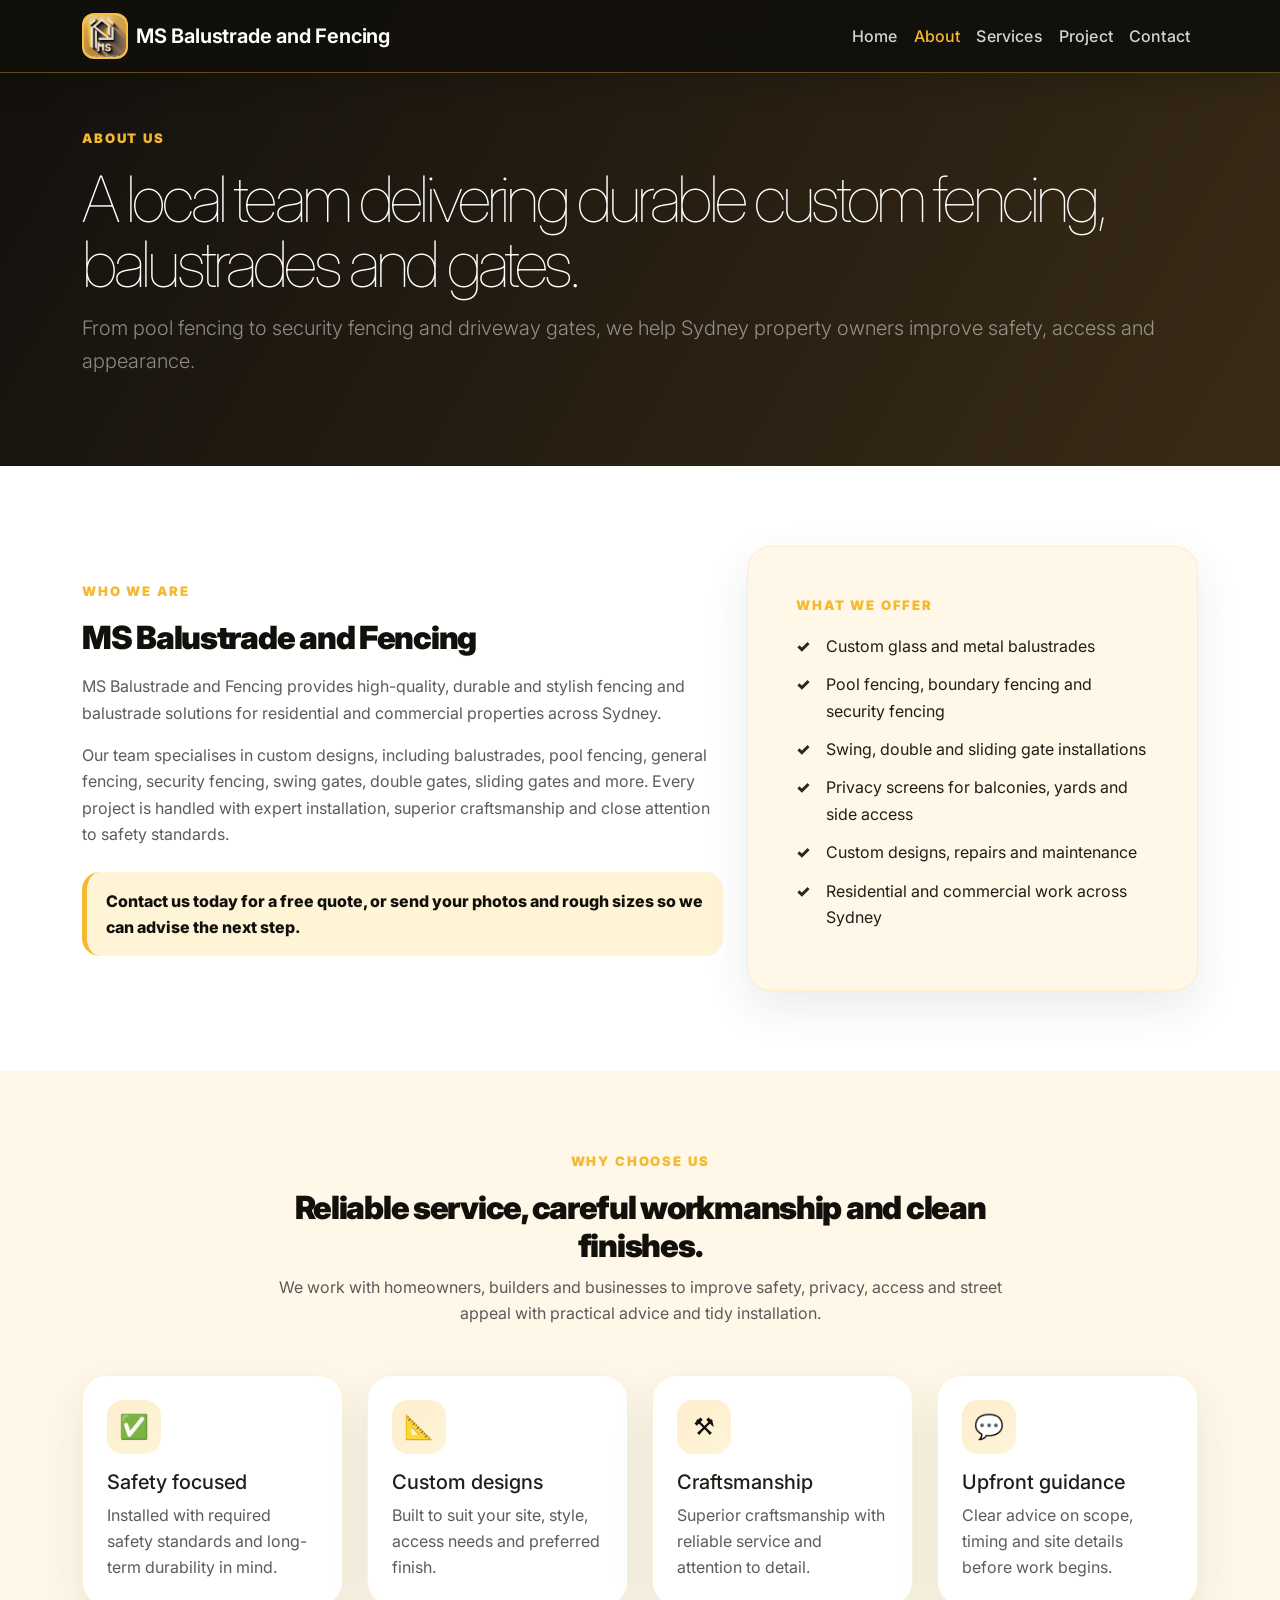
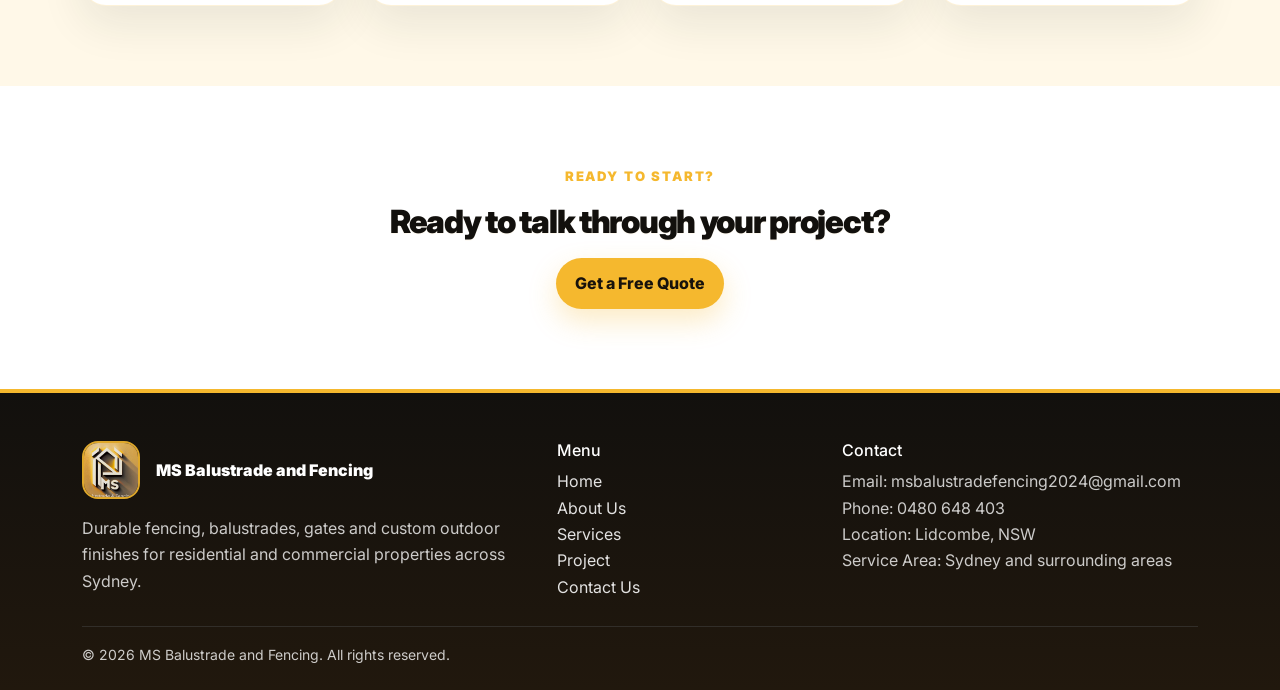
==== commit 81f2e59f: "Fixed website content" ====
--- a/about.html
+++ b/about.html
@@ -3,7 +3,7 @@
 <head>
     <meta charset="utf-8">
     <meta name="viewport" content="width=device-width, initial-scale=1">
-    <meta name="description" content="Learn about MS Balustrade and Fencing, a Lidcombe team delivering custom fencing, balustrades, gates and privacy screens for Sydney homes and businesses.">
+    <meta name="description" content="Learn about MS Balustrade and Fencing, providing durable, stylish custom fencing, balustrades, pool fencing, security fencing and gates across Sydney.">
     <title>About Us | MS Balustrade and Fencing</title>
     <link href="https://cdn.jsdelivr.net/npm/bootstrap@5.3.3/dist/css/bootstrap.min.css" rel="stylesheet">
     <link rel="preconnect" href="https://fonts.googleapis.com">
@@ -36,8 +36,8 @@
     <header class="page-hero">
         <div class="container">
             <p class="kicker">About Us</p>
-            <h1>A local fabrication and installation team focused on fit, finish and safety.</h1>
-            <p class="lead mt-3 text-white-50">From balustrades to driveway gates, we help Sydney property owners choose practical finishes that look clean and last.</p>
+            <h1>A local team delivering durable custom fencing, balustrades and gates.</h1>
+            <p class="lead mt-3 text-white-50">From pool fencing to security fencing and driveway gates, we help Sydney property owners improve safety, access and appearance.</p>
         </div>
     </header>
 
@@ -47,23 +47,23 @@
                 <div class="col-lg-7">
                     <p class="kicker">Who we are</p>
                     <h2 class="section-title mb-3">MS Balustrade and Fencing</h2>
-                    <p class="text-muted">MS Balustrade and Fencing works from Lidcombe, NSW on practical outdoor upgrades for Sydney homes and commercial sites, from clean boundary fencing to custom glass and metal details.
+                    <p class="text-muted">MS Balustrade and Fencing provides high-quality, durable and stylish fencing and balustrade solutions for residential and commercial properties across Sydney.
                     </p>
-                    <p class="text-muted">Our team measures carefully, explains material options clearly and installs with attention to alignment, safety and the finished look.
-                    We take pride in reliable communication from the first enquiry through to the final clean-up.
+                    <p class="text-muted">Our team specialises in custom designs, including balustrades, pool fencing, general fencing, security fencing, swing gates, double gates, sliding gates and more.
+                    Every project is handled with expert installation, superior craftsmanship and close attention to safety standards.
                     </p>
-                    <div class="quote-highlight mt-4">Share your plans, photos or measurements and we will advise the best next step before booking a site measure.
+                    <div class="quote-highlight mt-4">Contact us today for a free quote, or send your photos and rough sizes so we can advise the next step.
                     </div>
                 </div>
                 <div class="col-lg-5">
                     <div class="contact-card p-4 p-md-5 bg-soft">
                         <p class="kicker">What we offer</p>
                         <ul class="check-list mt-3 mb-0">
-                            <li>Glass and metal balustrades</li>
-                            <li>Pool, boundary and security fencing</li>
+                            <li>Custom glass and metal balustrades</li>
+                            <li>Pool fencing, boundary fencing and security fencing</li>
                             <li>Swing, double and sliding gate installations</li>
                             <li>Privacy screens for balconies, yards and side access</li>
-                            <li>Design guidance, repairs and maintenance</li>
+                            <li>Custom designs, repairs and maintenance</li>
                             <li>Residential and commercial work across Sydney</li>
                         </ul>
                     </div>
@@ -76,36 +76,36 @@
         <div class="container">
             <div class="text-center mx-auto mb-5" style="max-width: 760px;">
                 <p class="kicker">Why choose us</p>
-                <h2 class="section-title">Strong workmanship, clear communication and clean finishes.</h2>
-                <p class="text-muted">We work with homeowners, builders and businesses to improve safety, privacy, access and street appeal without overcomplicating the process.</p>
+                <h2 class="section-title">Reliable service, careful workmanship and clean finishes.</h2>
+                <p class="text-muted">We work with homeowners, builders and businesses to improve safety, privacy, access and street appeal with practical advice and tidy installation.</p>
             </div>
             <div class="row g-4">
                 <div class="col-md-6 col-lg-3">
                 <div class="feature-card p-4 bg-white">
                     <div class="icon mb-3">✅</div>
                     <h5>Safety focused</h5>
-                    <p class="text-muted mb-0">Installed with safety standards and durability in mind.</p>
+                    <p class="text-muted mb-0">Installed with required safety standards and long-term durability in mind.</p>
                     </div>
                 </div>
                 <div class="col-md-6 col-lg-3">
                 <div class="feature-card p-4 bg-white">
                     <div class="icon mb-3">📐</div>
                     <h5>Custom designs</h5>
-                    <p class="text-muted mb-0">Built to suit your site, style and practical needs.</p>
+                    <p class="text-muted mb-0">Built to suit your site, style, access needs and preferred finish.</p>
                 </div>
             </div>
             <div class="col-md-6 col-lg-3">
                 <div class="feature-card p-4 bg-white">
                     <div class="icon mb-3">⚒</div>
                     <h5>Craftsmanship</h5>
-                    <p class="text-muted mb-0">Careful installation with reliable service and attention to detail.</p>
+                    <p class="text-muted mb-0">Superior craftsmanship with reliable service and attention to detail.</p>
                 </div>
             </div>
             <div class="col-md-6 col-lg-3">
                 <div class="feature-card p-4 bg-white">
                     <div class="icon mb-3">💬</div>
                     <h5>Upfront guidance</h5>
-                    <p class="text-muted mb-0">Clear advice on scope, timing and site measurements before work begins.</p>
+                    <p class="text-muted mb-0">Clear advice on scope, timing and site details before work begins.</p>
                 </div>
             </div>
         </div>
@@ -126,7 +126,7 @@
                         <img src="assets/ms-logo.jpeg" alt="MS Balustrade and Fencing logo" class="footer-logo">
                         <div class="footer-brand">MS Balustrade and Fencing</div>
                     </div>
-                    <p>Custom metal, glass and timber finishes for safer, cleaner outdoor spaces across Sydney.</p>
+                    <p>Durable fencing, balustrades, gates and custom outdoor finishes for residential and commercial properties across Sydney.</p>
                 </div>
                 <div class="col-md-3">
                     <h6 class="text-white">Menu</h6>
--- a/style.css
+++ b/style.css
@@ -378,11 +378,55 @@
   box-shadow: 0 24px 80px rgba(0, 0, 0, 0.45);
 }
 
+.gallery-modal.fade .modal-dialog {
+  transform: scale(.88);
+  transition: transform .24s ease-out, opacity .24s ease-out;
+}
+
+.gallery-modal.show .modal-dialog {
+  transform: scale(1);
+}
+
 .gallery-modal-close {
   position: absolute;
   top: 14px;
   right: 14px;
   z-index: 5;
+}
+
+.gallery-modal-nav {
+  position: absolute;
+  top: 50%;
+  z-index: 4;
+  width: 52px;
+  height: 52px;
+  border: 1px solid rgba(245, 184, 46, 0.55);
+  border-radius: 50%;
+  background: rgba(18, 16, 13, 0.82);
+  color: #fff;
+  font-size: 2.4rem;
+  line-height: 1;
+  display: grid;
+  place-items: center;
+  transform: translateY(-50%);
+  box-shadow: 0 12px 32px rgba(0, 0, 0, 0.32);
+}
+
+.gallery-modal-nav:hover {
+  background: var(--accent);
+  color: var(--brand-dark);
+}
+
+.gallery-modal-nav[hidden] {
+  display: none !important;
+}
+
+.gallery-modal-prev {
+  left: 18px;
+}
+
+.gallery-modal-next {
+  right: 18px;
 }
 
 .gallery-modal-title {
@@ -400,6 +444,21 @@
   max-height: 78vh;
   object-fit: contain;
   background: #111;
+}
+
+.gallery-modal-img.is-zooming {
+  animation: galleryImageZoom .24s ease-out;
+}
+
+@keyframes galleryImageZoom {
+  from {
+    opacity: .55;
+    transform: scale(.92);
+  }
+  to {
+    opacity: 1;
+    transform: scale(1);
+  }
 }
 
 .quote-highlight {
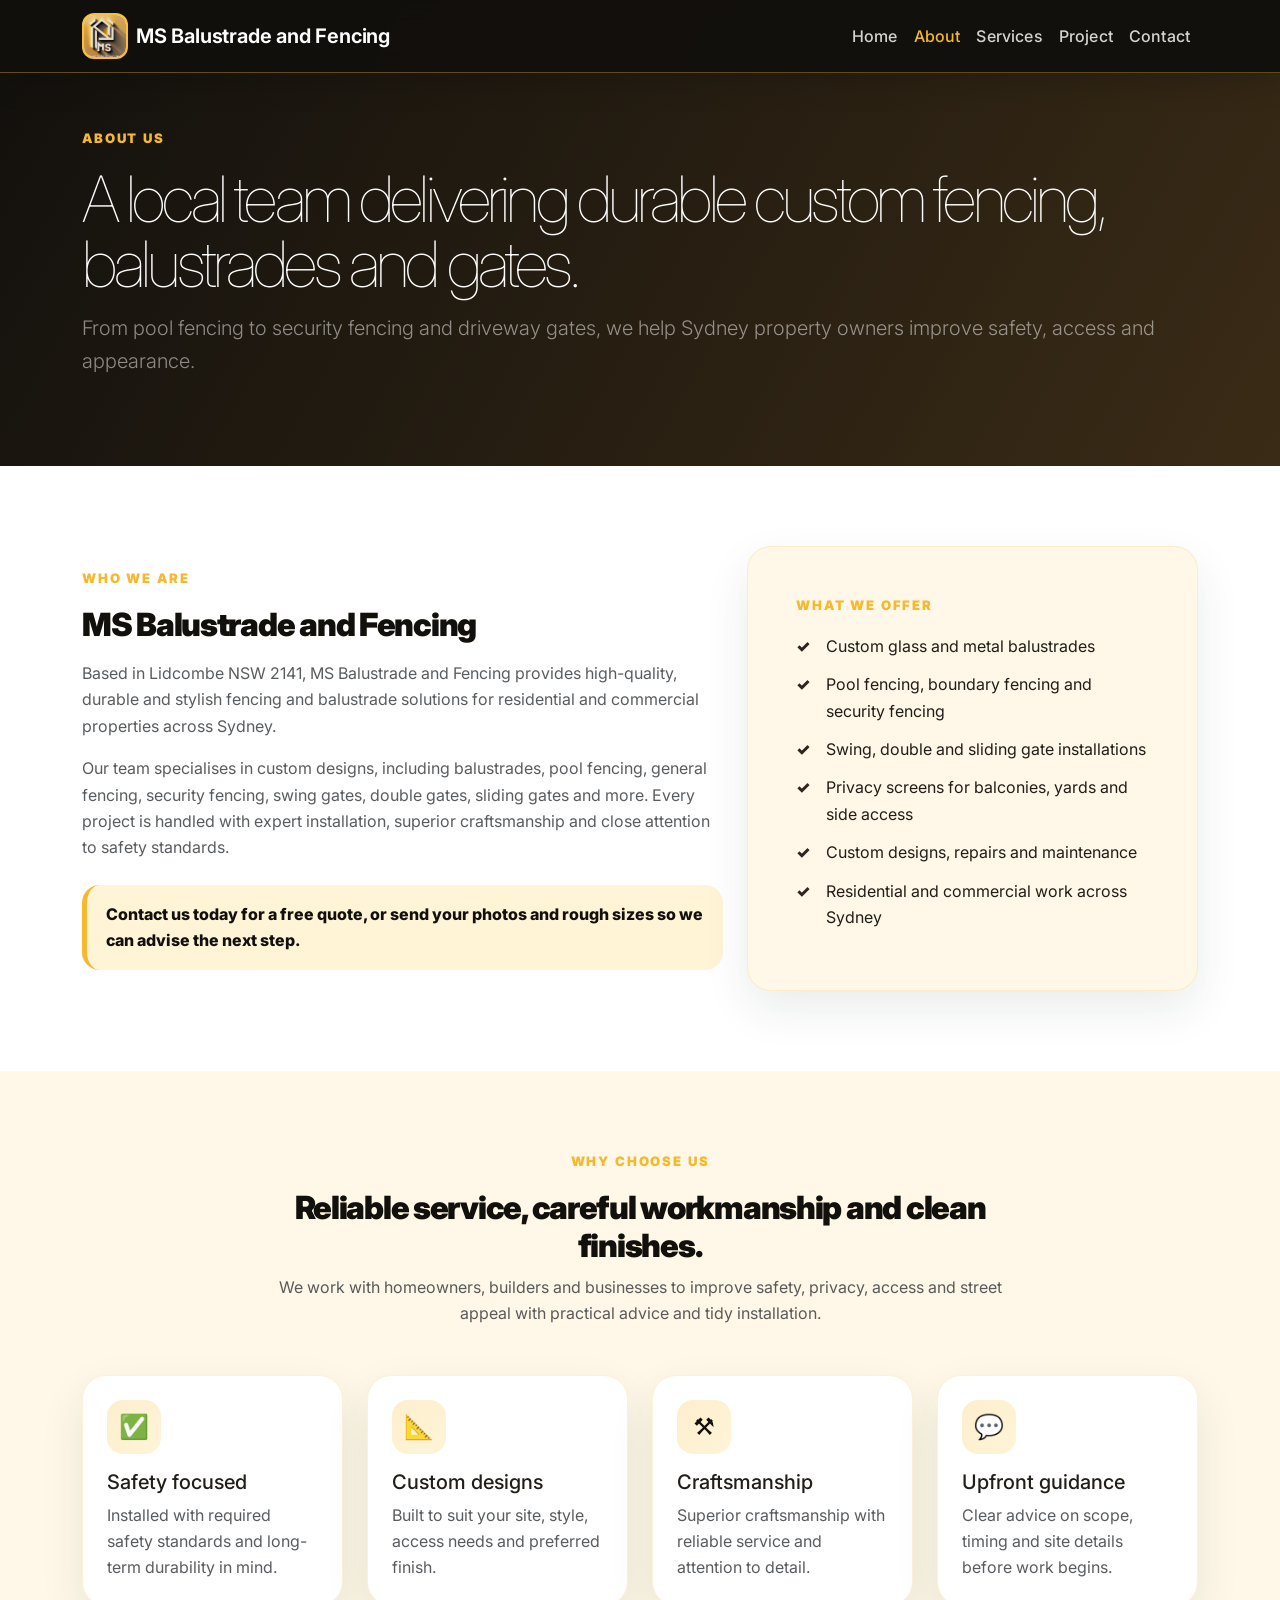
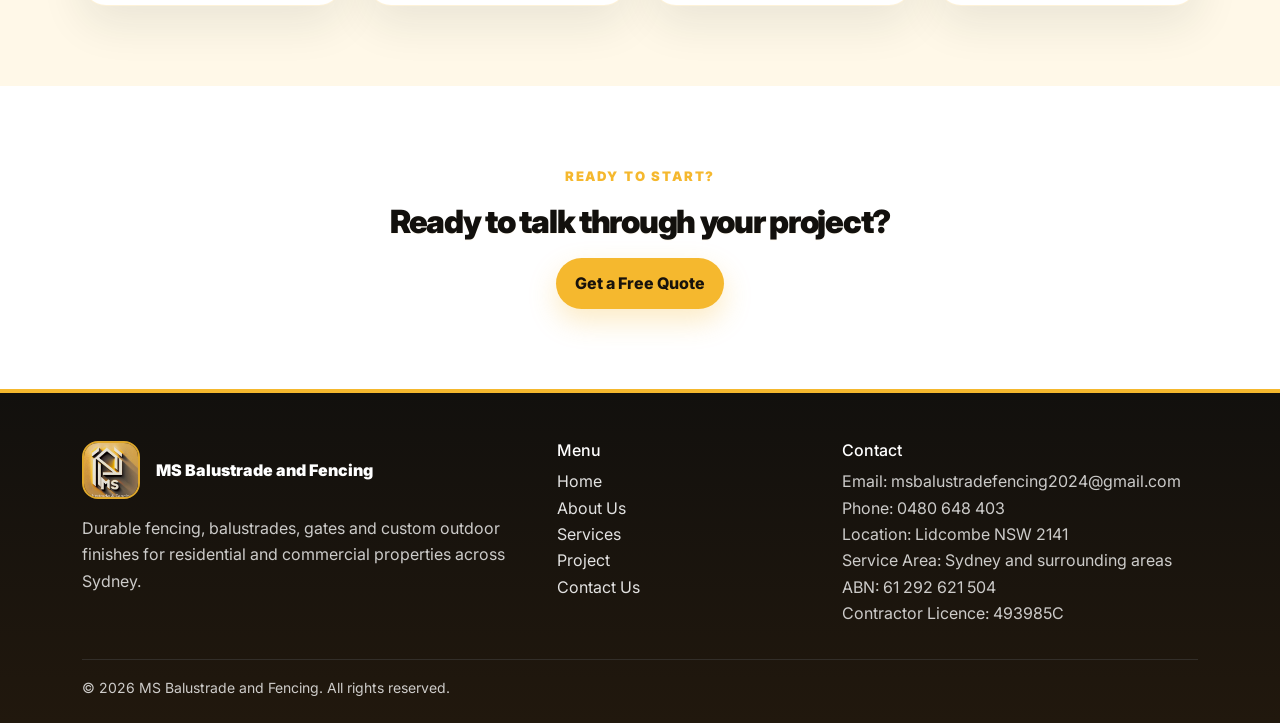
==== commit a08d54df: "Put license and ABN number" ====
--- a/about.html
+++ b/about.html
@@ -3,7 +3,7 @@
 <head>
     <meta charset="utf-8">
     <meta name="viewport" content="width=device-width, initial-scale=1">
-    <meta name="description" content="Learn about MS Balustrade and Fencing, providing durable, stylish custom fencing, balustrades, pool fencing, security fencing and gates across Sydney.">
+    <meta name="description" content="Learn about MS Balustrade and Fencing, based in Lidcombe NSW 2141 and providing durable, stylish custom fencing, balustrades, pool fencing, security fencing and gates across Sydney.">
     <title>About Us | MS Balustrade and Fencing</title>
     <link href="https://cdn.jsdelivr.net/npm/bootstrap@5.3.3/dist/css/bootstrap.min.css" rel="stylesheet">
     <link rel="preconnect" href="https://fonts.googleapis.com">
@@ -47,7 +47,7 @@
                 <div class="col-lg-7">
                     <p class="kicker">Who we are</p>
                     <h2 class="section-title mb-3">MS Balustrade and Fencing</h2>
-                    <p class="text-muted">MS Balustrade and Fencing provides high-quality, durable and stylish fencing and balustrade solutions for residential and commercial properties across Sydney.
+                    <p class="text-muted">Based in Lidcombe NSW 2141, MS Balustrade and Fencing provides high-quality, durable and stylish fencing and balustrade solutions for residential and commercial properties across Sydney.
                     </p>
                     <p class="text-muted">Our team specialises in custom designs, including balustrades, pool fencing, general fencing, security fencing, swing gates, double gates, sliding gates and more.
                     Every project is handled with expert installation, superior craftsmanship and close attention to safety standards.
@@ -138,7 +138,7 @@
                 </div>
                 <div class="col-md-4">
                     <h6 class="text-white">Contact</h6>
-                    <p>Email: msbalustradefencing2024@gmail.com<br>Phone: 0480 648 403<br>Location: Lidcombe, NSW<br>Service Area: Sydney and surrounding areas</p>
+                    <p>Email: msbalustradefencing2024@gmail.com<br>Phone: 0480 648 403<br>Location: Lidcombe NSW 2141<br>Service Area: Sydney and surrounding areas<br>ABN: 61 292 621 504<br>Contractor Licence: 493985C</p>
                 </div>
             </div>
             <hr class="border-secondary">
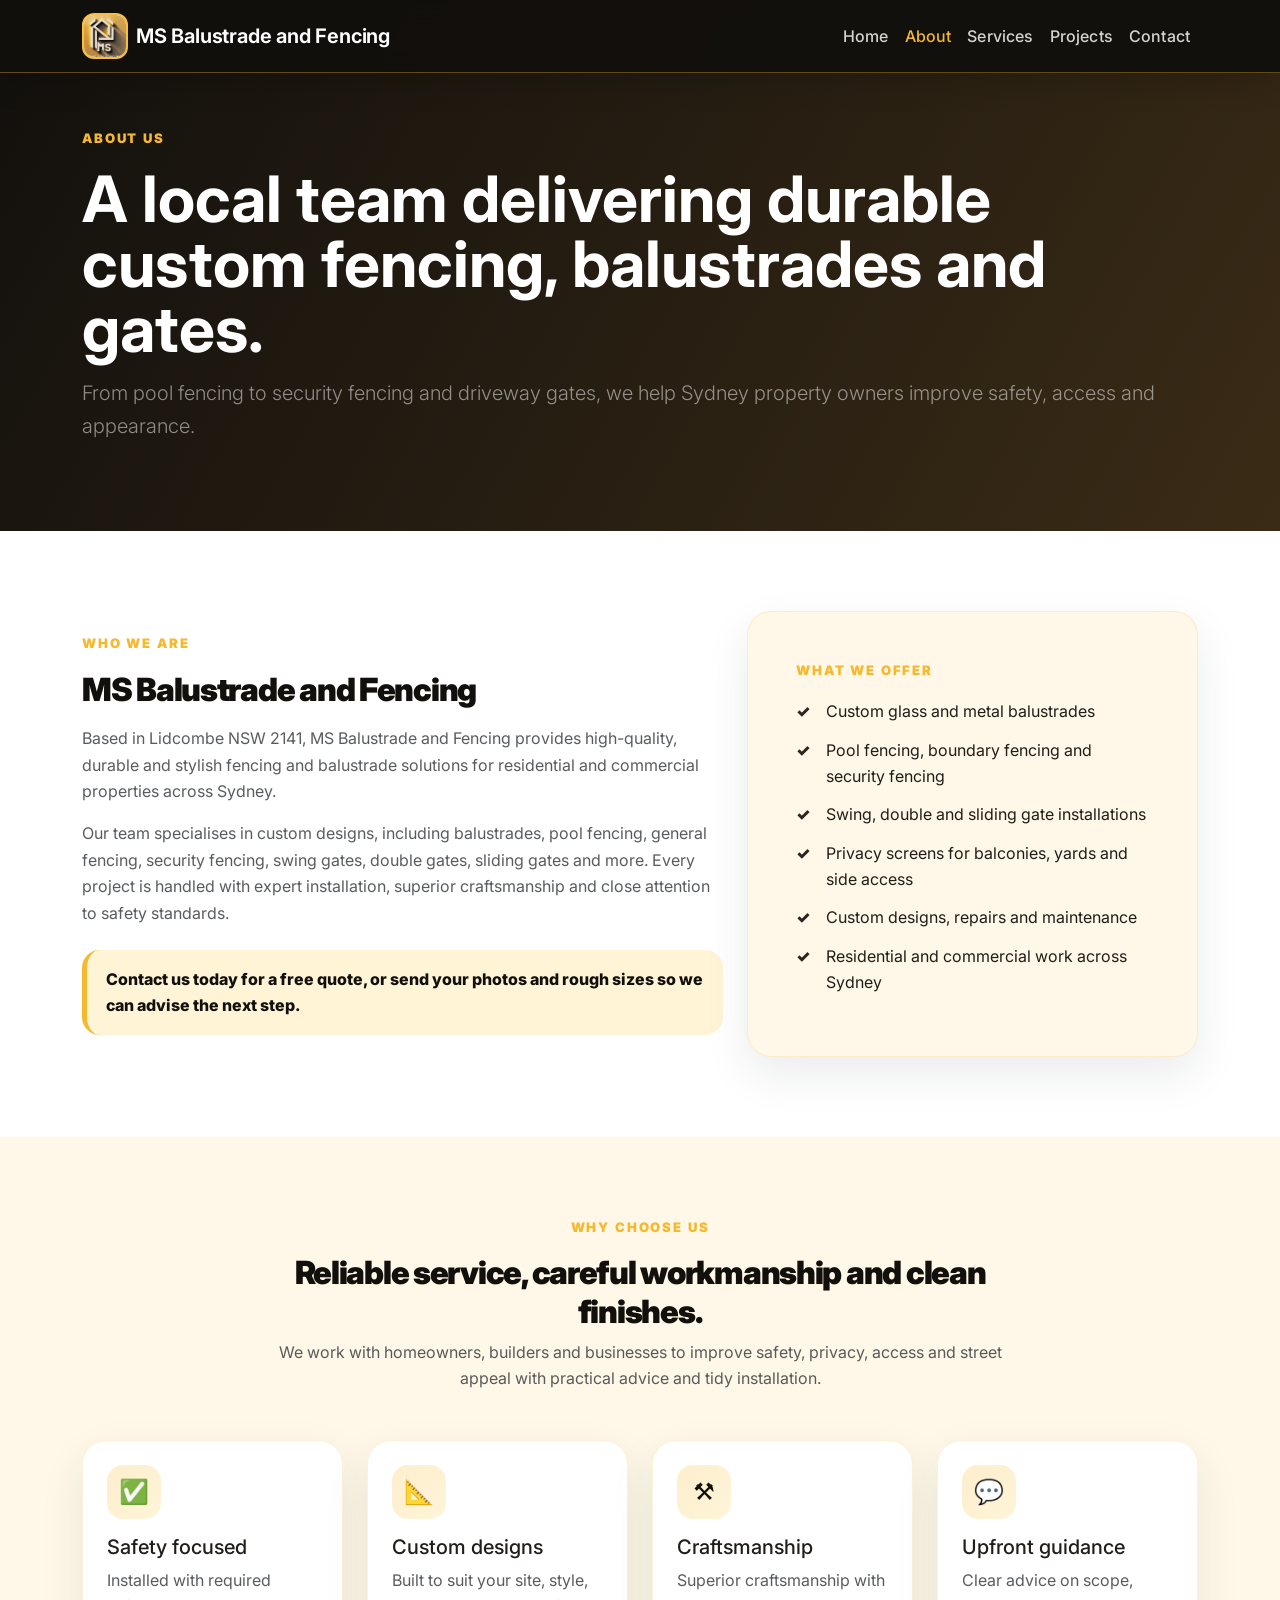
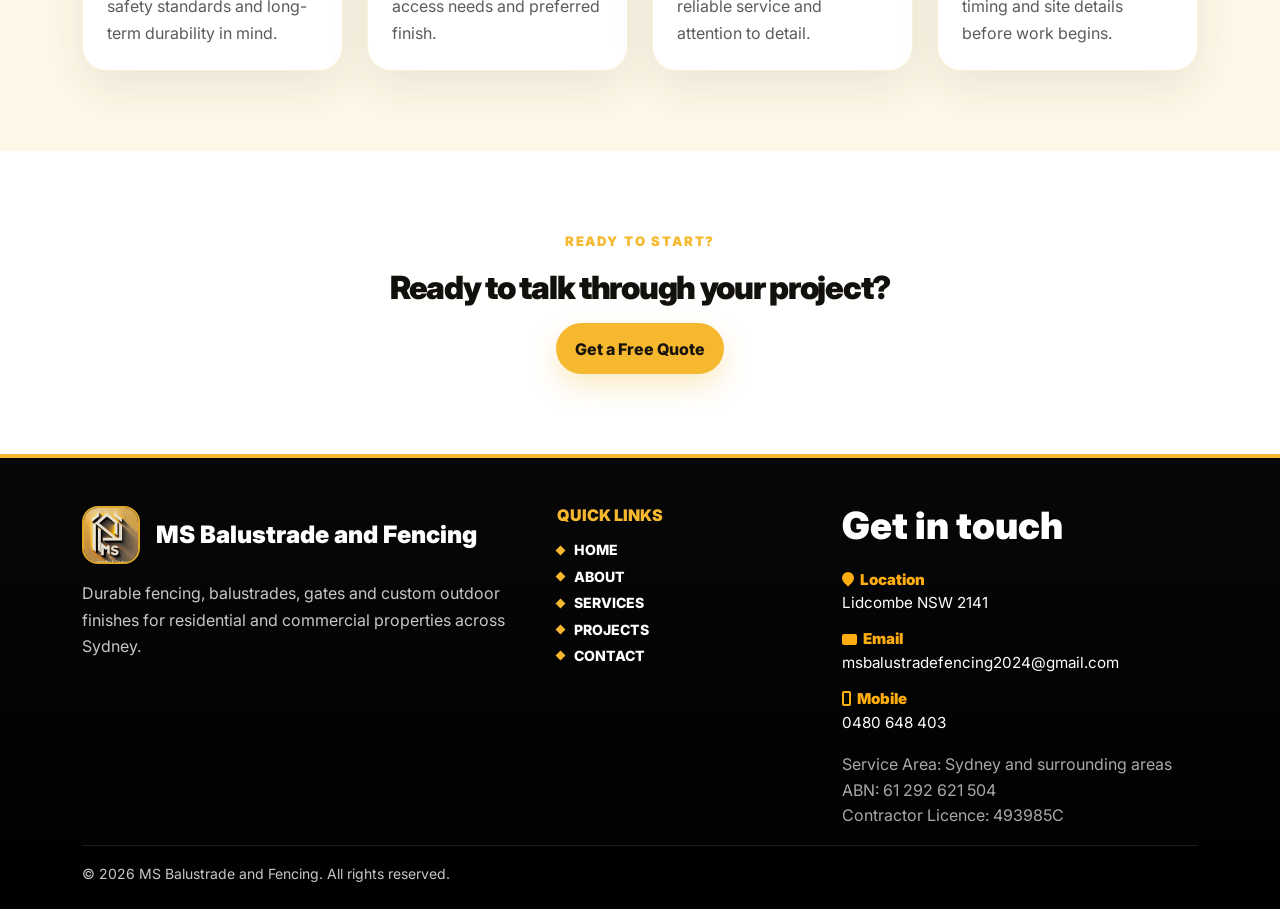
==== commit 83072099: "Changes" ====
--- a/about.html
+++ b/about.html
@@ -27,7 +27,7 @@
                     <li class="nav-item"><a class="nav-link" href="index.html">Home</a></li>
                     <li class="nav-item"><a class="nav-link active" href="about.html">About</a></li>
                     <li class="nav-item"><a class="nav-link" href="services.html">Services</a></li>
-                    <li class="nav-item"><a class="nav-link" href="project.html">Project</a></li>
+                    <li class="nav-item"><a class="nav-link" href="project.html">Projects</a></li>
                     <li class="nav-item"><a class="nav-link" href="contact.html">Contact</a></li>
                 </ul>
             </div>
@@ -128,17 +128,33 @@
                     </div>
                     <p>Durable fencing, balustrades, gates and custom outdoor finishes for residential and commercial properties across Sydney.</p>
                 </div>
-                <div class="col-md-3">
-                    <h6 class="text-white">Menu</h6>
-                    <a href="index.html">Home</a><br>
-                    <a href="about.html">About Us</a><br>
-                    <a href="services.html">Services</a><br>
-                    <a href="project.html">Project</a><br>
-                    <a href="contact.html">Contact Us</a>
+                <div class="col-md-3 footer-menu">
+                    <h6 class="footer-heading">Quick Links</h6>
+                    <nav class="footer-menu-links" aria-label="Footer navigation">
+                        <a href="index.html">Home</a>
+                        <a href="about.html">About</a>
+                        <a href="services.html">Services</a>
+                        <a href="project.html">Projects</a>
+                        <a href="contact.html">Contact</a>
+                    </nav>
                 </div>
                 <div class="col-md-4">
-                    <h6 class="text-white">Contact</h6>
-                    <p>Email: msbalustradefencing2024@gmail.com<br>Phone: 0480 648 403<br>Location: Lidcombe NSW 2141<br>Service Area: Sydney and surrounding areas<br>ABN: 61 292 621 504<br>Contractor Licence: 493985C</p>
+                    <div class="footer-contact">
+                        <h2>Get in touch</h2>
+                        <div class="footer-contact-item">
+                            <div class="footer-contact-label footer-contact-location">Location</div>
+                            <p>Lidcombe NSW 2141</p>
+                        </div>
+                        <div class="footer-contact-item">
+                            <div class="footer-contact-label footer-contact-email">Email</div>
+                            <p><a href="mailto:msbalustradefencing2024@gmail.com">msbalustradefencing2024@gmail.com</a></p>
+                        </div>
+                        <div class="footer-contact-item">
+                            <div class="footer-contact-label footer-contact-mobile">Mobile</div>
+                            <p><a href="tel:0480648403">0480 648 403</a></p>
+                        </div>
+                        <p class="footer-contact-meta">Service Area: Sydney and surrounding areas<br>ABN: 61 292 621 504<br>Contractor Licence: 493985C</p>
+                    </div>
                 </div>
             </div>
             <hr class="border-secondary">
--- a/style.css
+++ b/style.css
@@ -1,75 +1,79 @@
 :root {
-  --brand: #2b2520;
-  --brand-dark: #12100d;
-  --accent: #f5b82e;
-  --accent-dark: #c98a12;
-  --gold-soft: #fff4d6;
-  --ink: #211d18;
-  --muted: #746a5d;
-  --light: #fff8e8;
-}
-
-* { box-sizing: border-box; }
+    --brand: #2b2520;
+    --brand-dark: #12100d;
+    --accent: #f5b82e;
+    --accent-dark: #c98a12;
+    --gold-soft: #fff4d6;
+    --ink: #211d18;
+    --muted: #746a5d;
+    --light: #fff8e8;
+}
+
+* {
+    box-sizing: border-box;
+}
 
 body {
-  font-family: 'Inter', system-ui, -apple-system, BlinkMacSystemFont, 'Segoe UI', sans-serif;
-  color: var(--ink);
-  line-height: 1.65;
-  background: #fff;
+    font-family: 'Inter', system-ui, -apple-system, BlinkMacSystemFont, 'Segoe UI', sans-serif;
+    color: var(--ink);
+    line-height: 1.65;
+    background: #fff;
 }
 
 .navbar {
-  background: rgba(18, 16, 13, 0.97);
-  backdrop-filter: blur(10px);
-  box-shadow: 0 10px 30px rgba(0, 0, 0, 0.16);
-  border-bottom: 1px solid rgba(245, 184, 46, 0.35);
+    background: rgba(18, 16, 13, 0.97);
+    backdrop-filter: blur(10px);
+    box-shadow: 0 10px 30px rgba(0, 0, 0, 0.16);
+    border-bottom: 1px solid rgba(245, 184, 46, 0.35);
 }
 
 .navbar-brand {
-  font-weight: 650;
-  letter-spacing: -0.01em;
-}
-
-.navbar-brand span {
-  font-weight: 650;
-  line-height: 1.15;
-}
+    font-weight: 650;
+    letter-spacing: -0.01em;
+}
+
+    .navbar-brand span {
+        font-weight: 650;
+        line-height: 1.15;
+    }
 
 .nav-link {
-  color: rgba(255, 255, 255, 0.82) !important;
-  font-weight: 500;
-  letter-spacing: .01em;
-}
-
-.nav-link:hover,
-.nav-link.active { color: #fff !important; }
+    color: rgba(255, 255, 255, 0.82) !important;
+    font-weight: 500;
+    letter-spacing: .01em;
+}
+
+    .nav-link:hover,
+    .nav-link.active {
+        color: #fff !important;
+    }
 
 .btn-brand {
-  background: var(--accent);
-  border: 0;
-  color: #17120c;
-  font-weight: 800;
-  padding: 0.85rem 1.2rem;
-  border-radius: 999px;
-}
-
-.btn-brand:hover {
-  background: var(--accent-dark);
-  color: #111;
-}
+    background: var(--accent);
+    border: 0;
+    color: #17120c;
+    font-weight: 800;
+    padding: 0.85rem 1.2rem;
+    border-radius: 999px;
+}
+
+    .btn-brand:hover {
+        background: var(--accent-dark);
+        color: #111;
+    }
 
 .btn-outline-brand {
-  border: 2px solid var(--accent);
-  color: var(--brand-dark);
-  font-weight: 800;
-  padding: 0.75rem 1.1rem;
-  border-radius: 999px;
-}
-
-.btn-outline-brand:hover {
-  background: var(--accent);
-  color: var(--brand-dark);
-}
+    border: 2px solid var(--accent);
+    color: var(--brand-dark);
+    font-weight: 800;
+    padding: 0.75rem 1.1rem;
+    border-radius: 999px;
+}
+
+    .btn-outline-brand:hover {
+        background: var(--accent);
+        color: var(--brand-dark);
+    }
 
 .hero {
     position: relative;
@@ -84,267 +88,427 @@
     padding: 8rem 0 5rem;
 }
 
-.hero .container {
-  position: relative;
-  z-index: 3;
-}
-
-.hero h1,
-.page-hero h1 {
-  font-size: clamp(2.4rem, 5vw, 5rem);
-  font-weight: lighter;
-  line-height: 1.02;
-  letter-spacing: -0.06em;
-}
-
-.hero p { font-size: 1.15rem; max-width: 690px; color: rgba(255,255,255,.88); }
+    .hero .container {
+        position: relative;
+        z-index: 3;
+    }
+
+    .hero h1,
+    .page-hero h1 {
+        font-size: clamp(2.4rem, 5vw, 5rem);
+        font-weight: bolder;
+        line-height: 1.02;
+    }
+
+    .hero p {
+        font-size: 1.15rem;
+        max-width: 690px;
+        color: rgba(255,255,255,.88);
+    }
 
 .hero-card {
-  border-radius: 28px;
-  background: rgba(255, 255, 255, 0.12);
-  border: 1px solid rgba(255, 255, 255, 0.18);
-  box-shadow: 0 25px 80px rgba(0, 0, 0, 0.25);
-  padding: 2rem;
+    border-radius: 28px;
+    background: rgba(255, 255, 255, 0.12);
+    border: 1px solid rgba(255, 255, 255, 0.18);
+    box-shadow: 0 25px 80px rgba(0, 0, 0, 0.25);
+    padding: 2rem;
 }
 
 .hero-stat {
-  border-left: 3px solid var(--accent);
-  padding-left: 1rem;
-  margin-bottom: 1rem;
-}
-
-.section-padding { padding: 5rem 0; }
-.bg-soft { background: var(--light); }
+    border-left: 3px solid var(--accent);
+    padding-left: 1rem;
+    margin-bottom: 1rem;
+}
+
+.section-padding {
+    padding: 5rem 0;
+}
+
+.bg-soft {
+    background: var(--light);
+}
 
 .section-title {
-  font-weight: 900;
-  letter-spacing: -0.04em;
-  color: var(--brand-dark);
+    font-weight: 900;
+    letter-spacing: -0.04em;
+    color: var(--brand-dark);
 }
 
 .kicker {
-  color: var(--accent);
-  text-transform: uppercase;
-  font-size: .82rem;
-  letter-spacing: .14em;
-  font-weight: 900;
+    color: var(--accent);
+    text-transform: uppercase;
+    font-size: .82rem;
+    letter-spacing: .14em;
+    font-weight: 900;
 }
 
 .service-card,
 .project-card,
 .contact-card,
 .feature-card {
-  border: 0;
-  border-radius: 24px;
-  overflow: hidden;
-  box-shadow: 0 18px 45px rgba(27, 42, 38, 0.09);
-  height: 100%;
-}
-
-.service-card .icon,
-.feature-card .icon {
-  width: 54px;
-  height: 54px;
-  display: inline-grid;
-  place-items: center;
-  border-radius: 16px;
-  background: linear-gradient(135deg, rgba(245, 184, 46, 0.24), rgba(255, 244, 214, 0.95));
-  color: var(--brand-dark);
-  font-size: 1.5rem;
-}
+    border: 0;
+    border-radius: 24px;
+    overflow: hidden;
+    box-shadow: 0 18px 45px rgba(27, 42, 38, 0.09);
+    height: 100%;
+}
+
+    .service-card .icon,
+    .feature-card .icon {
+        width: 54px;
+        height: 54px;
+        display: inline-grid;
+        place-items: center;
+        border-radius: 16px;
+        background: linear-gradient(135deg, rgba(245, 184, 46, 0.24), rgba(255, 244, 214, 0.95));
+        color: var(--brand-dark);
+        font-size: 1.5rem;
+    }
 
 .project-img {
-  height: 240px;
-  object-fit: cover;
+    height: 240px;
+    object-fit: cover;
 }
 
 .check-list {
-  padding: 0;
-  list-style: none;
-}
-
-.check-list li {
-  margin-bottom: .75rem;
-  padding-left: 1.9rem;
-  position: relative;
-}
-
-.check-list li::before {
-  content: '✓';
-  position: absolute;
-  left: 0;
-  color: var(--brand);
-  font-weight: 900;
-}
+    padding: 0;
+    list-style: none;
+}
+
+    .check-list li {
+        margin-bottom: .75rem;
+        padding-left: 1.9rem;
+        position: relative;
+    }
+
+        .check-list li::before {
+            content: '✓';
+            position: absolute;
+            left: 0;
+            color: var(--brand);
+            font-weight: 900;
+        }
 
 .page-hero {
-  padding: 8rem 0 4.5rem;
-  background: linear-gradient(120deg, var(--brand-dark), #3a2b16);
-  color: #fff;
+    padding: 8rem 0 4.5rem;
+    background: linear-gradient(120deg, var(--brand-dark), #3a2b16);
+    color: #fff;
 }
 
 .form-control,
 .form-select {
-  border-radius: 14px;
-  padding: .9rem 1rem;
-  border: 1px solid #ead8aa;
-}
-
-.form-control:focus,
-.form-select:focus {
-  border-color: var(--brand);
-  box-shadow: 0 0 0 .25rem rgba(245, 184, 46, .22);
-}
+    border-radius: 14px;
+    padding: .9rem 1rem;
+    border: 1px solid #ead8aa;
+}
+
+    .form-control:focus,
+    .form-select:focus {
+        border-color: var(--brand);
+        box-shadow: 0 0 0 .25rem rgba(245, 184, 46, .22);
+    }
 
 footer {
-  background: linear-gradient(180deg, var(--brand-dark), #21180d);
-  color: rgba(255,255,255,.78);
-  padding: 3rem 0 1.5rem;
-}
-
-footer a { color: rgba(255,255,255,.88); text-decoration: none; }
-footer a:hover { color: #fff; }
-
-.footer-brand { font-weight: 900; color: #fff; }
+    background: linear-gradient(180deg, #070707, #000);
+    color: rgba(255,255,255,.78);
+    padding: 3rem 0 1.5rem;
+}
+
+    footer a {
+        color: rgba(255,255,255,.88);
+        text-decoration: none;
+    }
+
+        footer a:hover {
+            color: #fff;
+        }
+
+.footer-brand {
+    font-size: x-large;
+    font-weight: 900;
+    color: #fff;
+}
+
+.footer-heading {
+    color: var(--accent);
+    font-size: 1rem;
+    font-weight: 900;
+    letter-spacing: 0;
+    margin-bottom: 1rem;
+    text-transform: uppercase;
+}
+
+.footer-menu-links {
+    display: grid;
+    gap: .55rem;
+}
+
+    .footer-menu-links a {
+        align-items: center;
+        color: #fff;
+        display: inline-flex;
+        font-size: .88rem;
+        font-weight: 800;
+        letter-spacing: 0;
+        line-height: 1.25;
+        text-transform: uppercase;
+        transition: color .2s ease, transform .2s ease;
+        width: fit-content;
+    }
+
+        .footer-menu-links a::before {
+            background: var(--accent);
+            content: '';
+            display: inline-block;
+            height: 7px;
+            margin-right: .6rem;
+            transform: rotate(45deg);
+            width: 7px;
+        }
+
+        .footer-menu-links a:hover {
+            color: var(--accent);
+            transform: translateX(3px);
+        }
+
+.footer-contact {
+    color: #fff;
+    max-width: 390px;
+}
+
+    .footer-contact h2 {
+        color: #fff;
+        font-size: 2.35rem;
+        font-weight: 900;
+        letter-spacing: 0;
+        line-height: 1.05;
+        margin: 0 0 1.55rem;
+    }
+
+.footer-contact-item {
+    margin-bottom: 1rem;
+}
+
+.footer-contact-label {
+    align-items: center;
+    color: #ffad11;
+    display: flex;
+    font-size: .94rem;
+    font-weight: 900;
+    gap: .4rem;
+    line-height: 1.15;
+}
+
+    .footer-contact-label::before {
+        content: '';
+        display: inline-block;
+        flex: 0 0 auto;
+    }
+
+.footer-contact-location::before {
+    background: currentColor;
+    border-radius: 50% 50% 50% 0;
+    height: 12px;
+    margin-top: -2px;
+    transform: rotate(-45deg);
+    width: 12px;
+}
+
+.footer-contact-email::before {
+    background: currentColor;
+    border-radius: 2px;
+    height: 11px;
+    margin-top: 1px;
+    width: 15px;
+}
+
+.footer-contact-mobile::before {
+    border: 2px solid currentColor;
+    border-radius: 2px;
+    height: 15px;
+    width: 9px;
+}
+
+.footer-contact p {
+    color: #fff;
+    font-size: .95rem;
+    line-height: 1.45;
+    margin: .28rem 0 0;
+}
+
+.footer-contact a {
+    color: #fff;
+    overflow-wrap: anywhere;
+}
+
+    .footer-contact a:hover {
+        color: var(--accent);
+    }
+
+.footer-contact-meta {
+    color: rgba(255,255,255,.66) !important;
+    font-size: 1rem !important;
+    line-height: 1.6 !important;
+    margin-top: 1.15rem !important;
+}
 
 @media (max-width: 991px) {
-  .hero { min-height: auto; padding-top: 7rem; }
-  .hero-card { margin-top: 2rem; }
+    .hero {
+        min-height: auto;
+        padding-top: 7rem;
+    }
+
+    .hero-card {
+        margin-top: 2rem;
+    }
 }
 
 
 .brand-logo {
-  width: 46px;
-  height: 46px;
-  border-radius: 12px;
-  object-fit: cover;
-  border: 2px solid rgba(255, 255, 255, 0.28);
-  background: #fff;
+    width: 46px;
+    height: 46px;
+    border-radius: 12px;
+    object-fit: cover;
+    border: 2px solid rgba(255, 255, 255, 0.28);
+    background: #fff;
 }
 
 .footer-logo {
-  width: 58px;
-  height: 58px;
-  border-radius: 16px;
-  object-fit: cover;
-  border: 2px solid rgba(255, 255, 255, 0.2);
+    width: 58px;
+    height: 58px;
+    border-radius: 16px;
+    object-fit: cover;
+    border: 2px solid rgba(255, 255, 255, 0.2);
 }
 
 .photo-card {
-  position: relative;
-  overflow: hidden;
-  border-radius: 24px;
-  box-shadow: 0 18px 45px rgba(27, 42, 38, 0.09);
-  background: #fff;
-  height: 100%;
-}
-
-.photo-card > img:not(.photo-logo-overlay) {
-  width: 100%;
-  height: 260px;
-  object-fit: cover;
-  display: block;
-  transition: transform .35s ease;
-}
-
-.photo-card:hover > img:not(.photo-logo-overlay) { transform: scale(1.04); }
+    position: relative;
+    overflow: hidden;
+    border-radius: 24px;
+    box-shadow: 0 18px 45px rgba(27, 42, 38, 0.09);
+    background: #fff;
+    height: 100%;
+}
+
+    .photo-card > img:not(.photo-logo-overlay) {
+        width: 100%;
+        height: 260px;
+        object-fit: cover;
+        display: block;
+        transition: transform .35s ease;
+    }
+
+    .photo-card:hover > img:not(.photo-logo-overlay) {
+        transform: scale(1.04);
+    }
 
 .photo-logo-overlay {
-  position: absolute;
-  top: .85rem;
-  left: .85rem;
-  width: 52px;
-  height: 52px;
-  object-fit: cover;
-  border-radius: 12px;
-  border: 2px solid rgba(255, 255, 255, 0.92);
-  background: #fff;
-  box-shadow: 0 10px 24px rgba(0, 0, 0, 0.28);
-  z-index: 2;
-  pointer-events: none;
+    position: absolute;
+    top: .85rem;
+    left: .85rem;
+    width: 52px;
+    height: 52px;
+    object-fit: cover;
+    border-radius: 12px;
+    border: 2px solid rgba(255, 255, 255, 0.92);
+    background: #fff;
+    box-shadow: 0 10px 24px rgba(0, 0, 0, 0.28);
+    z-index: 2;
+    pointer-events: none;
 }
 
 .photo-caption {
-  position: absolute;
-  left: 1rem;
-  bottom: 1rem;
-  background: rgba(18, 16, 13, 0.88);
-  color: #fff;
-  font-weight: 800;
-  border-radius: 999px;
-  padding: .45rem .9rem;
-  box-shadow: 0 10px 25px rgba(0,0,0,.18);
+    position: absolute;
+    left: 1rem;
+    bottom: 1rem;
+    background: rgba(18, 16, 13, 0.88);
+    color: #fff;
+    font-weight: 800;
+    border-radius: 999px;
+    padding: .45rem .9rem;
+    box-shadow: 0 10px 25px rgba(0,0,0,.18);
 }
 
 @media (max-width: 575px) {
-  .navbar-brand span { font-size: .95rem; }
-  .brand-logo { width: 40px; height: 40px; }
-  .photo-card > img:not(.photo-logo-overlay) { height: 220px; }
-}
-
-.gallery-grid .gallery-item[hidden] { display: none !important; }
+    .navbar-brand span {
+        font-size: .95rem;
+    }
+
+    .brand-logo {
+        width: 40px;
+        height: 40px;
+    }
+
+    .photo-card > img:not(.photo-logo-overlay) {
+        height: 220px;
+    }
+}
+
+.gallery-grid .gallery-item[hidden] {
+    display: none !important;
+}
 
 .gallery-link {
-  display: block;
-  color: inherit;
-  text-decoration: none;
-  cursor: zoom-in;
+    display: block;
+    color: inherit;
+    text-decoration: none;
+    cursor: zoom-in;
 }
 
 .photo-caption {
-  max-width: calc(100% - 2rem);
-  border-radius: 18px;
-  line-height: 1.25;
-}
-
-.photo-caption span {
-  display: block;
-  color: var(--accent);
-  font-size: .7rem;
-  text-transform: uppercase;
-  letter-spacing: .08em;
-}
+    max-width: calc(100% - 2rem);
+    border-radius: 18px;
+    line-height: 1.25;
+}
+
+    .photo-caption span {
+        display: block;
+        color: var(--accent);
+        font-size: .7rem;
+        text-transform: uppercase;
+        letter-spacing: .08em;
+    }
 
 .gallery-filters .btn {
-  padding: .55rem .9rem;
-  font-size: .9rem;
-}
-
-.gallery-filters .btn.active {
-  background: var(--accent);
-  color: var(--brand-dark);
-}
+    padding: .55rem .9rem;
+    font-size: .9rem;
+}
+
+    .gallery-filters .btn.active {
+        background: var(--accent);
+        color: var(--brand-dark);
+    }
 
 .gallery-modal img {
-  max-height: 82vh;
-  object-fit: contain;
-  background: #111;
+    max-height: 82vh;
+    object-fit: contain;
+    background: #111;
 }
 
 
 /* MS logo inspired theme polish */
 .nav-link:hover,
 .nav-link.active {
-  color: var(--accent) !important;
+    color: var(--accent) !important;
 }
 
 .btn-brand {
-  box-shadow: 0 12px 28px rgba(245, 184, 46, 0.28);
+    box-shadow: 0 12px 28px rgba(245, 184, 46, 0.28);
 }
 
 .btn-outline-brand:hover,
 .gallery-filters .btn.active {
-  border-color: var(--accent);
-  box-shadow: 0 10px 24px rgba(245, 184, 46, 0.18);
+    border-color: var(--accent);
+    box-shadow: 0 10px 24px rgba(245, 184, 46, 0.18);
 }
 
 .hero-card {
-  background: rgba(18, 16, 13, 0.42);
-  border-color: rgba(245, 184, 46, 0.24);
+    background: rgba(18, 16, 13, 0.42);
+    border-color: rgba(245, 184, 46, 0.24);
 }
 
 .section-title {
-  text-shadow: 0 1px 0 rgba(245, 184, 46, 0.08);
+    text-shadow: 0 1px 0 rgba(245, 184, 46, 0.08);
 }
 
 .service-card,
@@ -352,262 +516,261 @@
 .contact-card,
 .feature-card,
 .photo-card {
-  border: 1px solid rgba(245, 184, 46, 0.18);
+    border: 1px solid rgba(245, 184, 46, 0.18);
 }
 
 .brand-logo,
 .footer-logo,
 .photo-logo-overlay {
-  border-color: rgba(245, 184, 46, 0.9);
+    border-color: rgba(245, 184, 46, 0.9);
 }
 
 .photo-caption {
-  border: 1px solid rgba(245, 184, 46, 0.35);
+    border: 1px solid rgba(245, 184, 46, 0.35);
 }
 
 footer {
-  border-top: 4px solid var(--accent);
+    border-top: 4px solid var(--accent);
 }
 
 
 /* Gallery modal title now appears inside the popup, above the enlarged image */
 .gallery-modal-content {
-  position: relative;
-  background: #111;
-  border-radius: 24px;
-  box-shadow: 0 24px 80px rgba(0, 0, 0, 0.45);
+    position: relative;
+    background: #111;
+    border-radius: 24px;
+    box-shadow: 0 24px 80px rgba(0, 0, 0, 0.45);
 }
 
 .gallery-modal.fade .modal-dialog {
-  transform: scale(.88);
-  transition: transform .24s ease-out, opacity .24s ease-out;
+    transform: scale(.88);
+    transition: transform .24s ease-out, opacity .24s ease-out;
 }
 
 .gallery-modal.show .modal-dialog {
-  transform: scale(1);
+    transform: scale(1);
 }
 
 .gallery-modal-close {
-  position: absolute;
-  top: 14px;
-  right: 14px;
-  z-index: 5;
+    position: absolute;
+    top: 14px;
+    right: 14px;
+    z-index: 5;
 }
 
 .gallery-modal-nav {
-  position: absolute;
-  top: 50%;
-  z-index: 4;
-  width: 52px;
-  height: 52px;
-  border: 1px solid rgba(245, 184, 46, 0.55);
-  border-radius: 50%;
-  background: rgba(18, 16, 13, 0.82);
-  color: #fff;
-  font-size: 2.4rem;
-  line-height: 1;
-  display: grid;
-  place-items: center;
-  transform: translateY(-50%);
-  box-shadow: 0 12px 32px rgba(0, 0, 0, 0.32);
-}
-
-.gallery-modal-nav:hover {
-  background: var(--accent);
-  color: var(--brand-dark);
-}
-
-.gallery-modal-nav[hidden] {
-  display: none !important;
-}
+    position: absolute;
+    top: 50%;
+    z-index: 4;
+    width: 52px;
+    height: 52px;
+    border: 1px solid rgba(245, 184, 46, 0.55);
+    border-radius: 50%;
+    background: rgba(18, 16, 13, 0.82);
+    color: #fff;
+    font-size: 2.4rem;
+    line-height: 1;
+    display: grid;
+    place-items: center;
+    transform: translateY(-50%);
+    box-shadow: 0 12px 32px rgba(0, 0, 0, 0.32);
+}
+
+    .gallery-modal-nav:hover {
+        background: var(--accent);
+        color: var(--brand-dark);
+    }
+
+    .gallery-modal-nav[hidden] {
+        display: none !important;
+    }
 
 .gallery-modal-prev {
-  left: 18px;
+    left: 18px;
 }
 
 .gallery-modal-next {
-  right: 18px;
+    right: 18px;
 }
 
 .gallery-modal-title {
-  color: #fff;
-  background: linear-gradient(90deg, rgba(18, 16, 13, 0.98), rgba(58, 43, 22, 0.96));
-  border-bottom: 2px solid var(--accent);
-  font-weight: 700;
-  text-align: center;
-  padding: 1rem 3.5rem 1rem 1.25rem;
-  min-height: 3.5rem;
+    color: #fff;
+    background: linear-gradient(90deg, rgba(18, 16, 13, 0.98), rgba(58, 43, 22, 0.96));
+    border-bottom: 2px solid var(--accent);
+    font-weight: 700;
+    text-align: center;
+    padding: 1rem 3.5rem 1rem 1.25rem;
+    min-height: 3.5rem;
 }
 
 .gallery-modal-img {
-  width: 100%;
-  max-height: 78vh;
-  object-fit: contain;
-  background: #111;
-}
-
-.gallery-modal-img.is-zooming {
-  animation: galleryImageZoom .24s ease-out;
-}
+    width: 100%;
+    max-height: 78vh;
+    object-fit: contain;
+    background: #111;
+}
+
+    .gallery-modal-img.is-zooming {
+        animation: galleryImageZoom .24s ease-out;
+    }
 
 @keyframes galleryImageZoom {
-  from {
-    opacity: .55;
-    transform: scale(.92);
-  }
-  to {
-    opacity: 1;
-    transform: scale(1);
-  }
+    from {
+        opacity: .55;
+        transform: scale(.92);
+    }
+
+    to {
+        opacity: 1;
+        transform: scale(1);
+    }
 }
 
 .quote-highlight {
-  border-left: 5px solid var(--accent);
-  background: var(--gold-soft);
-  color: var(--brand-dark);
-  border-radius: 18px;
-  padding: 1rem 1.2rem;
-  font-weight: 800;
+    border-left: 5px solid var(--accent);
+    background: var(--gold-soft);
+    color: var(--brand-dark);
+    border-radius: 18px;
+    padding: 1rem 1.2rem;
+    font-weight: 800;
 }
 
 .nav-cta-secondary {
-  font-weight: 600 !important;
+    font-weight: 600 !important;
 }
 
 
 /* Static customer reviews slider */
 .reviews-section {
-  background: linear-gradient(180deg, #fff, var(--light));
-  overflow: hidden;
+    background: linear-gradient(180deg, #fff, var(--light));
+    overflow: hidden;
 }
 
 .review-controls {
-  display: inline-flex;
-  align-items: center;
-  gap: .75rem;
+    display: inline-flex;
+    align-items: center;
+    gap: .75rem;
 }
 
 .review-arrow {
-  width: 46px;
-  height: 46px;
-  border-radius: 50%;
-  border: 2px solid var(--accent);
-  background: #fff;
-  color: var(--brand-dark);
-  font-size: 2rem;
-  line-height: 1;
-  font-weight: 700;
-  display: inline-grid;
-  place-items: center;
-  box-shadow: 0 10px 24px rgba(245, 184, 46, 0.16);
-}
-
-.review-arrow:hover {
-  background: var(--accent);
-  color: var(--brand-dark);
-}
-
-.review-arrow:disabled {
-  opacity: .45;
-  cursor: not-allowed;
-  box-shadow: none;
-}
+    width: 46px;
+    height: 46px;
+    border-radius: 50%;
+    border: 2px solid var(--accent);
+    background: #fff;
+    color: var(--brand-dark);
+    font-size: 2rem;
+    line-height: 1;
+    font-weight: 700;
+    display: inline-grid;
+    place-items: center;
+    box-shadow: 0 10px 24px rgba(245, 184, 46, 0.16);
+}
+
+    .review-arrow:hover {
+        background: var(--accent);
+        color: var(--brand-dark);
+    }
+
+    .review-arrow:disabled {
+        opacity: .45;
+        cursor: not-allowed;
+        box-shadow: none;
+    }
 
 .reviews-carousel {
-  width: 100%;
-  overflow-x: auto;
-  overflow-y: visible;
-  position: relative;
-  scroll-behavior: smooth;
-  scroll-snap-type: x mandatory;
-  scroll-padding-inline: .25rem;
-  scrollbar-width: none;
-  -ms-overflow-style: none;
-  padding: .75rem .25rem 1.25rem;
-}
-
-.reviews-carousel::-webkit-scrollbar {
-  display: none;
-}
-
-.reviews-carousel::before,
-.reviews-carousel::after {
-  content: '';
-  position: absolute;
-  top: 0;
-  width: 70px;
-  height: 100%;
-  z-index: 2;
-  pointer-events: none;
-}
-
-.reviews-carousel::before {
-  left: 0;
-  
-}
-
-.reviews-carousel::after {
-  right: 0;
-  
-}
+    width: 100%;
+    overflow-x: auto;
+    overflow-y: visible;
+    position: relative;
+    scroll-behavior: smooth;
+    scroll-snap-type: x mandatory;
+    scroll-padding-inline: .25rem;
+    scrollbar-width: none;
+    -ms-overflow-style: none;
+    padding: .75rem .25rem 1.25rem;
+}
+
+    .reviews-carousel::-webkit-scrollbar {
+        display: none;
+    }
+
+    .reviews-carousel::before,
+    .reviews-carousel::after {
+        content: '';
+        position: absolute;
+        top: 0;
+        width: 70px;
+        height: 100%;
+        z-index: 2;
+        pointer-events: none;
+    }
+
+    .reviews-carousel::before {
+        left: 0;
+    }
+
+    .reviews-carousel::after {
+        right: 0;
+    }
 
 .reviews-track {
-  display: flex;
-  gap: 1.25rem;
-  width: max-content;
-  padding-right: .25rem;
+    display: flex;
+    gap: 1.25rem;
+    width: max-content;
+    padding-right: .25rem;
 }
 
 .review-card {
-  flex: 0 0 360px;
-  scroll-snap-align: start;
-  min-height: 250px;
-  background: #fff;
-  border: 1px solid rgba(245, 184, 46, 0.22);
-  border-radius: 24px;
-  padding: 1.35rem;
-  box-shadow: 0 18px 45px rgba(27, 42, 38, 0.09);
+    flex: 0 0 360px;
+    scroll-snap-align: start;
+    min-height: 250px;
+    background: #fff;
+    border: 1px solid rgba(245, 184, 46, 0.22);
+    border-radius: 24px;
+    padding: 1.35rem;
+    box-shadow: 0 18px 45px rgba(27, 42, 38, 0.09);
 }
 
 .review-top {
-  display: flex;
-  align-items: center;
-  justify-content: space-between;
-  gap: .75rem;
-  margin-bottom: .9rem;
+    display: flex;
+    align-items: center;
+    justify-content: space-between;
+    gap: .75rem;
+    margin-bottom: .9rem;
 }
 
 .stars {
-  color: var(--accent-dark);
-  letter-spacing: .08em;
-  font-weight: 900;
+    color: var(--accent-dark);
+    letter-spacing: .08em;
+    font-weight: 900;
 }
 
 .review-pill {
-  font-size: .78rem;
-  font-weight: 800;
-  border-radius: 999px;
-  padding: .25rem .65rem;
-  background: var(--gold-soft);
-  color: var(--brand-dark);
-  border: 1px solid rgba(245, 184, 46, 0.35);
-  white-space: nowrap;
+    font-size: .78rem;
+    font-weight: 800;
+    border-radius: 999px;
+    padding: .25rem .65rem;
+    background: var(--gold-soft);
+    color: var(--brand-dark);
+    border: 1px solid rgba(245, 184, 46, 0.35);
+    white-space: nowrap;
 }
 
 .review-card h5 {
-  font-weight: 800;
-  margin-bottom: .5rem;
-  color: var(--brand-dark);
+    font-weight: 800;
+    margin-bottom: .5rem;
+    color: var(--brand-dark);
 }
 
 .review-card p {
-  color: var(--muted);
-  margin-bottom: .85rem;
+    color: var(--muted);
+    margin-bottom: .85rem;
 }
 
 .review-author {
-  font-weight: 800;
-  color: var(--brand-dark);
+    font-weight: 800;
+    color: var(--brand-dark);
 }
 
 .review-service {
@@ -618,87 +781,100 @@
 }
 
 @media (max-width: 575px) {
-  .review-card { flex-basis: 290px; }
-  .review-controls { width: 100%; justify-content: flex-start; }
+    .review-card {
+        flex-basis: 290px;
+    }
+
+    .review-controls {
+        width: 100%;
+        justify-content: flex-start;
+    }
 }
 
 @media (prefers-reduced-motion: reduce) {
-  .reviews-carousel { scroll-behavior: auto; }
+    .reviews-carousel {
+        scroll-behavior: auto;
+    }
 }
 
 
 
 /* Scroll-to-top button */
 .back-to-top {
-  position: fixed;
-  right: 1.25rem;
-  bottom: 1.25rem;
-  z-index: 1050;
-  display: inline-flex;
-  align-items: center;
-  gap: .35rem;
-  border: 0;
-  border-radius: 999px;
-  background: var(--accent);
-  color: var(--brand-dark);
-  font-weight: 800;
-  padding: .75rem 1rem;
-  box-shadow: 0 16px 34px rgba(0, 0, 0, .22);
-  opacity: 0;
-  visibility: hidden;
-  transform: translateY(12px);
-  transition: opacity .25s ease, transform .25s ease, visibility .25s ease, background .25s ease;
-}
-
-.back-to-top.show {
-  opacity: 1;
-  visibility: visible;
-  transform: translateY(0);
-}
-
-.back-to-top:hover {
-  background: var(--accent-dark);
-}
-
-.back-to-top span {
-  font-size: 1.1rem;
-  line-height: 1;
-}
+    position: fixed;
+    right: 1.25rem;
+    bottom: 1.25rem;
+    z-index: 1050;
+    display: inline-flex;
+    align-items: center;
+    gap: .35rem;
+    border: 0;
+    border-radius: 999px;
+    background: var(--accent);
+    color: var(--brand-dark);
+    font-weight: 800;
+    padding: .75rem 1rem;
+    box-shadow: 0 16px 34px rgba(0, 0, 0, .22);
+    opacity: 0;
+    visibility: hidden;
+    transform: translateY(12px);
+    transition: opacity .25s ease, transform .25s ease, visibility .25s ease, background .25s ease;
+}
+
+    .back-to-top.show {
+        opacity: 1;
+        visibility: visible;
+        transform: translateY(0);
+    }
+
+    .back-to-top:hover {
+        background: var(--accent-dark);
+    }
+
+    .back-to-top span {
+        font-size: 1.1rem;
+        line-height: 1;
+    }
 
 .project-filter-description {
-  max-width: 920px;
-  margin-left: auto;
-  margin-right: auto;
-  padding: 1.2rem 1.35rem;
-  border-radius: 22px;
-  background: var(--light);
-  border: 1px solid rgba(245, 184, 46, 0.28);
-  box-shadow: 0 16px 36px rgba(27, 42, 38, 0.07);
-  text-align: center;
-}
-
-.project-filter-description h2 {
-  font-size: clamp(1.25rem, 2vw, 1.65rem);
-  font-weight: 800;
-  letter-spacing: -0.03em;
-  color: var(--brand-dark);
-  margin-bottom: .35rem;
-}
-
-.project-filter-description p {
-  margin-bottom: 0;
-  color: var(--muted);
-}
+    max-width: 920px;
+    margin-left: auto;
+    margin-right: auto;
+    padding: 1.2rem 1.35rem;
+    border-radius: 22px;
+    background: var(--light);
+    border: 1px solid rgba(245, 184, 46, 0.28);
+    box-shadow: 0 16px 36px rgba(27, 42, 38, 0.07);
+    text-align: center;
+}
+
+    .project-filter-description h2 {
+        font-size: clamp(1.25rem, 2vw, 1.65rem);
+        font-weight: 800;
+        letter-spacing: -0.03em;
+        color: var(--brand-dark);
+        margin-bottom: .35rem;
+    }
+
+    .project-filter-description p {
+        margin-bottom: 0;
+        color: var(--muted);
+    }
 
 @media (max-width: 575px) {
-  .back-to-top {
-    right: .85rem;
-    bottom: .85rem;
-    padding: .65rem .85rem;
-    font-size: .9rem;
-  }
-
-  .project-filter-description {
-    text-align: left;
-  }
-}
+    .back-to-top {
+        right: .85rem;
+        bottom: .85rem;
+        padding: .65rem .85rem;
+        font-size: .9rem;
+    }
+
+    .project-filter-description {
+        text-align: left;
+    }
+}
+
+.text-white {
+    color: #ffffff;
+    font-size: 24px;
+}
